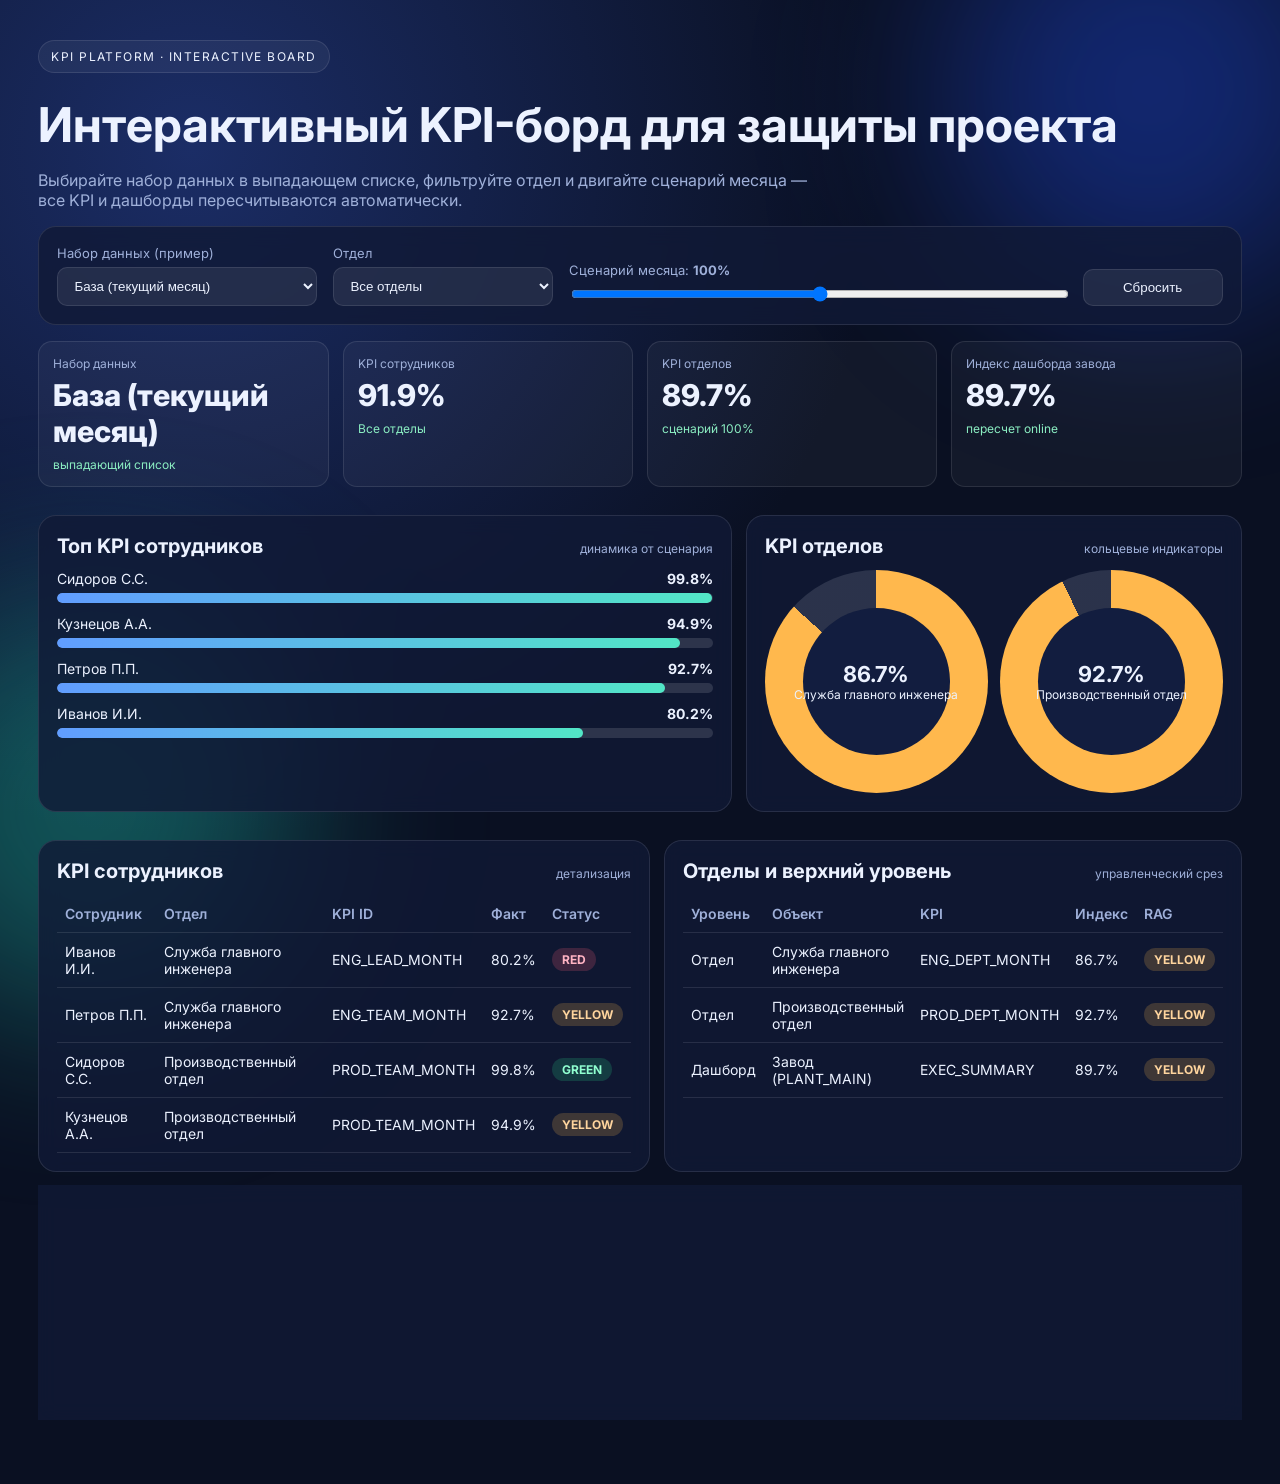
==== index.html @ b2c4a5e8 "Add dataset dropdown that drives all KPI board values" ====
<!doctype html>
<html lang="ru">
  <head>
    <meta charset="UTF-8" />
    <meta name="viewport" content="width=device-width, initial-scale=1.0" />
    <title>KPI Board · Interactive Demo</title>
    <link rel="preconnect" href="https://fonts.googleapis.com" />
    <link rel="preconnect" href="https://fonts.gstatic.com" crossorigin />
    <link href="https://fonts.googleapis.com/css2?family=Inter:wght@400;500;600;700;800&display=swap" rel="stylesheet" />
    <link rel="stylesheet" href="styles.css" />
  </head>
  <body>
    <div class="bg-glow bg-glow-1"></div>
    <div class="bg-glow bg-glow-2"></div>

    <main class="container">
      <header class="hero">
        <p class="badge">KPI PLATFORM · INTERACTIVE BOARD</p>
        <h1>Интерактивный KPI-борд для защиты проекта</h1>
        <p class="subtitle">Выбирайте набор данных в выпадающем списке, фильтруйте отдел и двигайте сценарий месяца — все KPI и дашборды пересчитываются автоматически.</p>
      </header>

      <section class="panel control-panel">
        <div class="control">
          <label for="datasetSelect">Набор данных (пример)</label>
          <select id="datasetSelect"></select>
        </div>
        <div class="control">
          <label for="departmentFilter">Отдел</label>
          <select id="departmentFilter"></select>
        </div>
        <div class="control">
          <label for="scenarioRange">Сценарий месяца: <strong id="scenarioLabel">100%</strong></label>
          <input id="scenarioRange" type="range" min="80" max="120" value="100" step="1" />
        </div>
        <button id="resetBtn" class="reset-btn">Сбросить</button>
      </section>

      <section class="card-grid" id="summaryCards"></section>

      <section class="layout-two">
        <article class="panel">
          <div class="panel-head"><h2>Топ KPI сотрудников</h2><span class="hint">динамика от сценария</span></div>
          <div id="employeeBars" class="bars"></div>
        </article>
        <article class="panel">
          <div class="panel-head"><h2>KPI отделов</h2><span class="hint">кольцевые индикаторы</span></div>
          <div id="departmentDonuts" class="donuts"></div>
        </article>
      </section>

      <section class="layout-two">
        <article class="panel">
          <div class="panel-head"><h2>KPI сотрудников</h2><span class="hint">детализация</span></div>
          <div class="table-wrap"><table><thead><tr><th>Сотрудник</th><th>Отдел</th><th>KPI ID</th><th>Факт</th><th>Статус</th></tr></thead><tbody id="employeeTable"></tbody></table></div>
        </article>
        <article class="panel">
          <div class="panel-head"><h2>Отделы и верхний уровень</h2><span class="hint">управленческий срез</span></div>
          <div class="table-wrap"><table><thead><tr><th>Уровень</th><th>Объект</th><th>KPI</th><th>Индекс</th><th>RAG</th></tr></thead><tbody id="orgTable"></tbody></table></div>
        </article>
      </section>

      <section class="panel">
        <div class="panel-head"><h2>Ключевые метрики (псевдоданные)</h2><span class="hint">коды 0001–0006</span></div>
        <div class="chips" id="metricChips"></div>
      </section>
    </main>

    <script src="dashboard.js"></script>
  </body>
</html>
---- styles.css ----
:root {
  --bg: #0a1022;
  --panel: rgba(17, 26, 54, 0.8);
  --panel-border: rgba(255, 255, 255, 0.1);
  --text: #ecf2ff;
  --muted: #9fb0d9;
  --ok: #2ed087;
  --warn: #ffb84d;
  --bad: #ff5f7a;
}
* { box-sizing: border-box; }
body {
  margin: 0;
  font-family: Inter, system-ui, sans-serif;
  background: radial-gradient(circle at 15% 10%, #1b2d66, var(--bg) 40%);
  color: var(--text);
  min-height: 100vh;
}
.container { width: min(1240px, 94vw); margin: 0 auto; padding: 28px 0 64px; position: relative; z-index: 2; }
.hero h1 { margin: 10px 0; font-size: clamp(30px, 4vw, 48px); }
.subtitle { color: var(--muted); max-width: 780px; }
.badge { display: inline-block; padding: 8px 12px; border-radius: 999px; border: 1px solid var(--panel-border); font-size: 12px; letter-spacing: .12em; background: rgba(255,255,255,.05); }

.panel { margin-top: 14px; background: var(--panel); border: 1px solid var(--panel-border); border-radius: 18px; padding: 18px; backdrop-filter: blur(10px); }
.panel-head { display: flex; justify-content: space-between; align-items: baseline; margin-bottom: 12px; }
.panel h2 { margin: 0; font-size: 20px; }
.hint { color: var(--muted); font-size: 12px; }

.control-panel { display: grid; grid-template-columns: 260px 220px 1fr 140px; gap: 16px; align-items: end; }
.control label { display: block; font-size: 13px; color: var(--muted); margin-bottom: 6px; }
select, input[type='range'] { width: 100%; }
select { padding: 10px 12px; border-radius: 10px; background: rgba(255,255,255,.08); color: var(--text); border: 1px solid var(--panel-border); }
.reset-btn { padding: 10px 12px; border: 1px solid var(--panel-border); background: rgba(255,255,255,.08); color: var(--text); border-radius: 10px; cursor: pointer; }

.card-grid { margin-top: 16px; display: grid; grid-template-columns: repeat(4, 1fr); gap: 14px; }
.card { background: rgba(255,255,255,.04); border: 1px solid var(--panel-border); border-radius: 14px; padding: 14px; }
.card .label { color: var(--muted); font-size: 12px; }
.card .value { font-size: 30px; font-weight: 800; margin-top: 6px; }
.card .delta { font-size: 12px; margin-top: 8px; color: #8beec2; }

.layout-two { display: grid; grid-template-columns: 1.4fr 1fr; gap: 14px; margin-top: 14px; }
.bars { display: grid; gap: 12px; }
.bar-item { display: grid; gap: 6px; }
.bar-head { display: flex; justify-content: space-between; font-size: 14px; }
.track { height: 10px; border-radius: 8px; background: rgba(255,255,255,.13); overflow: hidden; }
.fill { height: 100%; border-radius: 8px; background: linear-gradient(90deg, #619dff, #52e6c6); }

.donuts { display: grid; grid-template-columns: 1fr 1fr; gap: 12px; }
.donut { aspect-ratio: 1; border-radius: 50%; display: grid; place-items: center; background: conic-gradient(var(--ring) var(--p), rgba(255,255,255,.12) 0); position: relative; }
.donut::before { content:''; width: 66%; height: 66%; background: #121d3f; border-radius: 50%; position: absolute; }
.donut span { z-index: 1; text-align: center; font-size: 12px; }
.donut strong { display: block; font-size: 22px; }

.table-wrap { overflow: auto; }
table { width: 100%; border-collapse: collapse; font-size: 14px; }
th, td { text-align: left; padding: 10px 8px; border-bottom: 1px solid rgba(255,255,255,.1); }
th { color: var(--muted); font-weight: 600; }
.tag { padding: 4px 10px; border-radius: 999px; font-size: 12px; font-weight: 700; display: inline-block; }
.green { background: rgba(46,208,135,.2); color: #90ffd0; }
.yellow { background: rgba(255,184,77,.2); color: #ffd59e; }
.red { background: rgba(255,95,122,.2); color: #ffb3c3; }

.chips { display: flex; flex-wrap: wrap; gap: 10px; }
.chip { min-width: 220px; border: 1px solid var(--panel-border); background: rgba(255,255,255,.04); border-radius: 12px; padding: 10px 12px; }
.code { color: #9dc2ff; font-size: 12px; }
.name { margin-top: 2px; font-size: 14px; }
.meta { color: var(--muted); margin-top: 4px; font-size: 12px; }

.bg-glow { position: fixed; width: 420px; height: 420px; border-radius: 50%; filter: blur(90px); z-index: 0; }
.bg-glow-1 { background: #2452ff5a; top: -120px; right: -80px; }
.bg-glow-2 { background: #1fd0b75a; left: -120px; bottom: -120px; }

@media (max-width: 980px) {
  .control-panel { grid-template-columns: 1fr; }
  .card-grid { grid-template-columns: 1fr 1fr; }
  .layout-two { grid-template-columns: 1fr; }
}
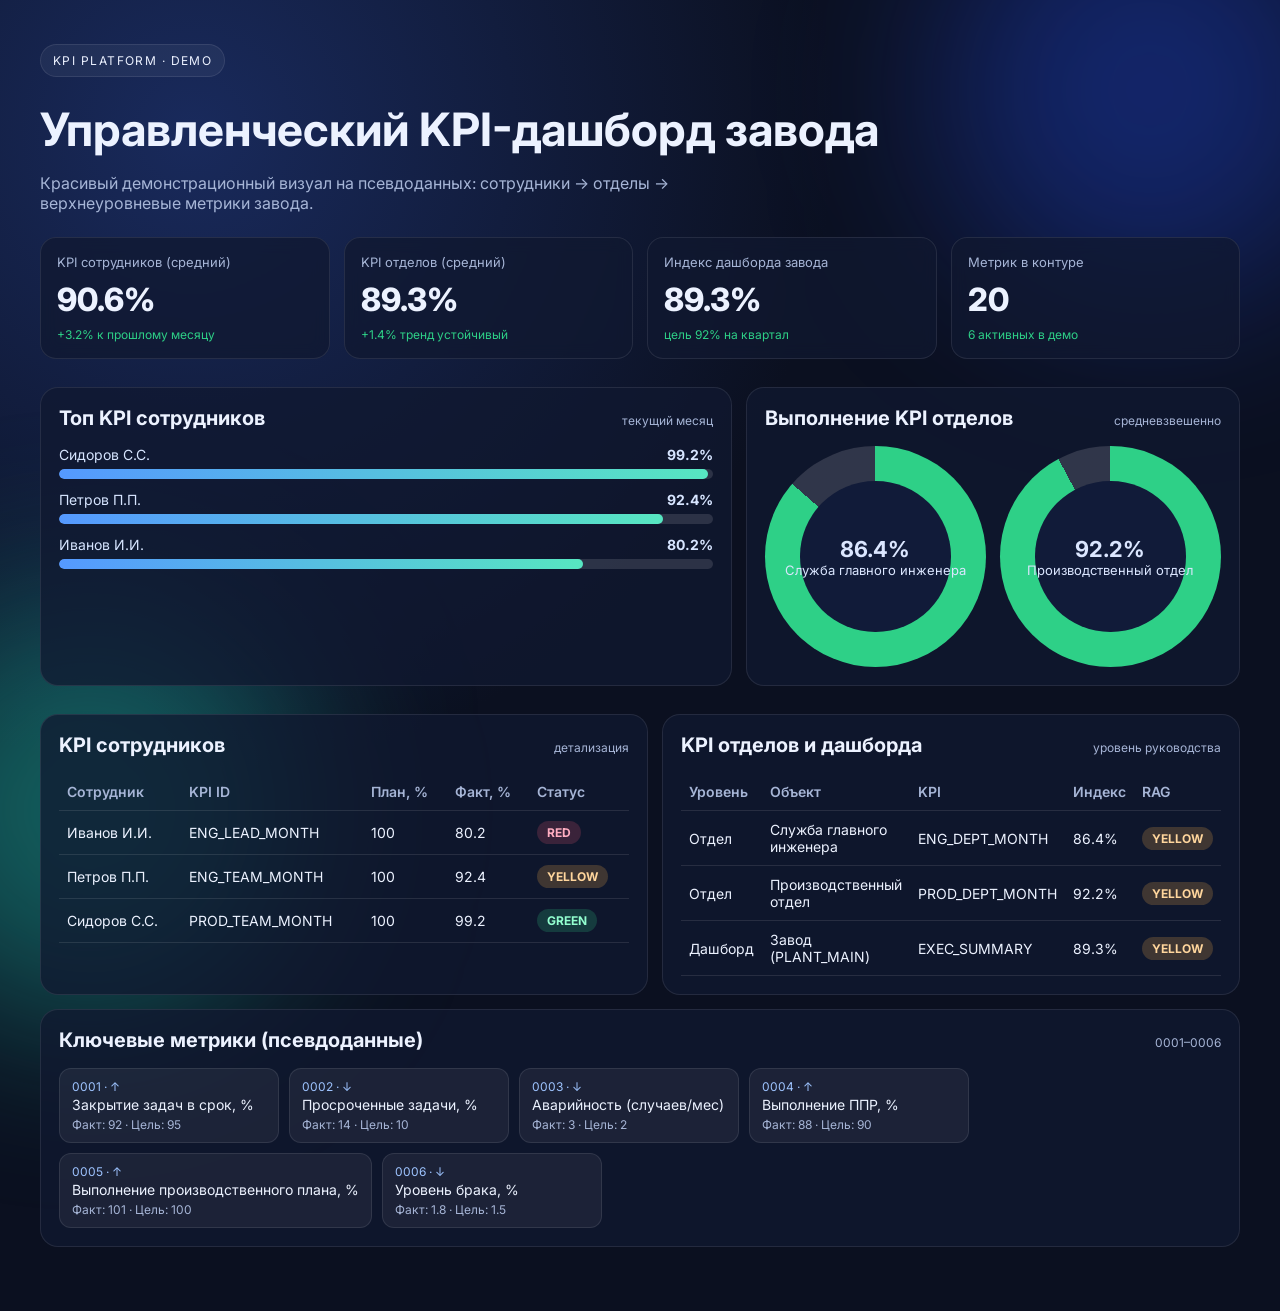
==== commit 16f58b0c: "Merge branch 'main' into codex/create-kpi-dashboard-system-design-rbnl1w" ====
--- a/index.html
+++ b/index.html
@@ -3,7 +3,7 @@
   <head>
     <meta charset="UTF-8" />
     <meta name="viewport" content="width=device-width, initial-scale=1.0" />
-    <title>KPI Board · Interactive Demo</title>
+    <title>KPI Vision Board</title>
     <link rel="preconnect" href="https://fonts.googleapis.com" />
     <link rel="preconnect" href="https://fonts.gstatic.com" crossorigin />
     <link href="https://fonts.googleapis.com/css2?family=Inter:wght@400;500;600;700;800&display=swap" rel="stylesheet" />
@@ -15,53 +15,82 @@
 
     <main class="container">
       <header class="hero">
-        <p class="badge">KPI PLATFORM · INTERACTIVE BOARD</p>
-        <h1>Интерактивный KPI-борд для защиты проекта</h1>
-        <p class="subtitle">Выбирайте набор данных в выпадающем списке, фильтруйте отдел и двигайте сценарий месяца — все KPI и дашборды пересчитываются автоматически.</p>
+        <p class="badge">KPI PLATFORM · DEMO</p>
+        <h1>Управленческий KPI-дашборд завода</h1>
+        <p class="subtitle">
+          Красивый демонстрационный визуал на псевдоданных: сотрудники → отделы → верхнеуровневые метрики завода.
+        </p>
       </header>
-
-      <section class="panel control-panel">
-        <div class="control">
-          <label for="datasetSelect">Набор данных (пример)</label>
-          <select id="datasetSelect"></select>
-        </div>
-        <div class="control">
-          <label for="departmentFilter">Отдел</label>
-          <select id="departmentFilter"></select>
-        </div>
-        <div class="control">
-          <label for="scenarioRange">Сценарий месяца: <strong id="scenarioLabel">100%</strong></label>
-          <input id="scenarioRange" type="range" min="80" max="120" value="100" step="1" />
-        </div>
-        <button id="resetBtn" class="reset-btn">Сбросить</button>
-      </section>
 
       <section class="card-grid" id="summaryCards"></section>
 
       <section class="layout-two">
         <article class="panel">
-          <div class="panel-head"><h2>Топ KPI сотрудников</h2><span class="hint">динамика от сценария</span></div>
+          <div class="panel-head">
+            <h2>Топ KPI сотрудников</h2>
+            <span class="hint">текущий месяц</span>
+          </div>
           <div id="employeeBars" class="bars"></div>
         </article>
+
         <article class="panel">
-          <div class="panel-head"><h2>KPI отделов</h2><span class="hint">кольцевые индикаторы</span></div>
+          <div class="panel-head">
+            <h2>Выполнение KPI отделов</h2>
+            <span class="hint">средневзвешенно</span>
+          </div>
           <div id="departmentDonuts" class="donuts"></div>
         </article>
       </section>
 
       <section class="layout-two">
         <article class="panel">
-          <div class="panel-head"><h2>KPI сотрудников</h2><span class="hint">детализация</span></div>
-          <div class="table-wrap"><table><thead><tr><th>Сотрудник</th><th>Отдел</th><th>KPI ID</th><th>Факт</th><th>Статус</th></tr></thead><tbody id="employeeTable"></tbody></table></div>
+          <div class="panel-head">
+            <h2>KPI сотрудников</h2>
+            <span class="hint">детализация</span>
+          </div>
+          <div class="table-wrap">
+            <table>
+              <thead>
+                <tr>
+                  <th>Сотрудник</th>
+                  <th>KPI ID</th>
+                  <th>План, %</th>
+                  <th>Факт, %</th>
+                  <th>Статус</th>
+                </tr>
+              </thead>
+              <tbody id="employeeTable"></tbody>
+            </table>
+          </div>
         </article>
+
         <article class="panel">
-          <div class="panel-head"><h2>Отделы и верхний уровень</h2><span class="hint">управленческий срез</span></div>
-          <div class="table-wrap"><table><thead><tr><th>Уровень</th><th>Объект</th><th>KPI</th><th>Индекс</th><th>RAG</th></tr></thead><tbody id="orgTable"></tbody></table></div>
+          <div class="panel-head">
+            <h2>KPI отделов и дашборда</h2>
+            <span class="hint">уровень руководства</span>
+          </div>
+          <div class="table-wrap">
+            <table>
+              <thead>
+                <tr>
+                  <th>Уровень</th>
+                  <th>Объект</th>
+                  <th>KPI</th>
+                  <th>Индекс</th>
+                  <th>RAG</th>
+                </tr>
+              </thead>
+              <tbody id="orgTable"></tbody>
+            </table>
+          </div>
         </article>
       </section>
 
       <section class="panel">
-        <div class="panel-head"><h2>Ключевые метрики (псевдоданные)</h2><span class="hint">коды 0001–0006</span></div>
+        <div class="panel-head">
+          <h2>Ключевые метрики (псевдоданные)</h2>
+          <span class="hint">0001–0006</span>
+        </div>
         <div class="chips" id="metricChips"></div>
       </section>
     </main>
--- a/styles.css
+++ b/styles.css
@@ -1,77 +1,143 @@
 :root {
-  --bg: #0a1022;
-  --panel: rgba(17, 26, 54, 0.8);
-  --panel-border: rgba(255, 255, 255, 0.1);
+  --bg: #0b1020;
+  --panel: rgba(16, 24, 48, 0.75);
+  --panel-border: rgba(255, 255, 255, 0.09);
   --text: #ecf2ff;
-  --muted: #9fb0d9;
+  --muted: #a6b5d6;
+  --brand: #5ca7ff;
   --ok: #2ed087;
   --warn: #ffb84d;
   --bad: #ff5f7a;
 }
+
 * { box-sizing: border-box; }
 body {
   margin: 0;
-  font-family: Inter, system-ui, sans-serif;
-  background: radial-gradient(circle at 15% 10%, #1b2d66, var(--bg) 40%);
+  font-family: Inter, system-ui, -apple-system, sans-serif;
+  background: radial-gradient(circle at 15% 10%, #192a5c, var(--bg) 40%);
   color: var(--text);
   min-height: 100vh;
 }
-.container { width: min(1240px, 94vw); margin: 0 auto; padding: 28px 0 64px; position: relative; z-index: 2; }
-.hero h1 { margin: 10px 0; font-size: clamp(30px, 4vw, 48px); }
-.subtitle { color: var(--muted); max-width: 780px; }
-.badge { display: inline-block; padding: 8px 12px; border-radius: 999px; border: 1px solid var(--panel-border); font-size: 12px; letter-spacing: .12em; background: rgba(255,255,255,.05); }
 
-.panel { margin-top: 14px; background: var(--panel); border: 1px solid var(--panel-border); border-radius: 18px; padding: 18px; backdrop-filter: blur(10px); }
-.panel-head { display: flex; justify-content: space-between; align-items: baseline; margin-bottom: 12px; }
-.panel h2 { margin: 0; font-size: 20px; }
+.container {
+  width: min(1200px, 94vw);
+  margin: 0 auto;
+  padding: 32px 0 64px;
+  position: relative;
+  z-index: 2;
+}
+
+.hero h1 { font-size: clamp(28px, 4vw, 46px); margin: 12px 0; }
+.subtitle { color: var(--muted); max-width: 760px; }
+.badge {
+  display: inline-block;
+  font-size: 12px;
+  letter-spacing: 0.12em;
+  padding: 8px 12px;
+  border-radius: 999px;
+  border: 1px solid var(--panel-border);
+  background: rgba(255,255,255,.05);
+}
+
+.card-grid {
+  margin-top: 24px;
+  display: grid;
+  grid-template-columns: repeat(4, 1fr);
+  gap: 14px;
+}
+.card {
+  background: var(--panel);
+  border: 1px solid var(--panel-border);
+  border-radius: 16px;
+  padding: 16px;
+  backdrop-filter: blur(8px);
+}
+.card .label { color: var(--muted); font-size: 13px; }
+.card .value { font-size: 32px; font-weight: 800; margin-top: 10px; }
+.card .delta { font-size: 12px; margin-top: 8px; color: var(--ok); }
+
+.layout-two {
+  margin-top: 14px;
+  display: grid;
+  grid-template-columns: 1.4fr 1fr;
+  gap: 14px;
+}
+.panel {
+  margin-top: 14px;
+  background: var(--panel);
+  border: 1px solid var(--panel-border);
+  border-radius: 18px;
+  padding: 18px;
+}
+.panel-head { display: flex; justify-content: space-between; align-items: baseline; }
+.panel h2 { margin: 0 0 16px; font-size: 20px; }
 .hint { color: var(--muted); font-size: 12px; }
 
-.control-panel { display: grid; grid-template-columns: 260px 220px 1fr 140px; gap: 16px; align-items: end; }
-.control label { display: block; font-size: 13px; color: var(--muted); margin-bottom: 6px; }
-select, input[type='range'] { width: 100%; }
-select { padding: 10px 12px; border-radius: 10px; background: rgba(255,255,255,.08); color: var(--text); border: 1px solid var(--panel-border); }
-.reset-btn { padding: 10px 12px; border: 1px solid var(--panel-border); background: rgba(255,255,255,.08); color: var(--text); border-radius: 10px; cursor: pointer; }
-
-.card-grid { margin-top: 16px; display: grid; grid-template-columns: repeat(4, 1fr); gap: 14px; }
-.card { background: rgba(255,255,255,.04); border: 1px solid var(--panel-border); border-radius: 14px; padding: 14px; }
-.card .label { color: var(--muted); font-size: 12px; }
-.card .value { font-size: 30px; font-weight: 800; margin-top: 6px; }
-.card .delta { font-size: 12px; margin-top: 8px; color: #8beec2; }
-
-.layout-two { display: grid; grid-template-columns: 1.4fr 1fr; gap: 14px; margin-top: 14px; }
 .bars { display: grid; gap: 12px; }
 .bar-item { display: grid; gap: 6px; }
-.bar-head { display: flex; justify-content: space-between; font-size: 14px; }
-.track { height: 10px; border-radius: 8px; background: rgba(255,255,255,.13); overflow: hidden; }
-.fill { height: 100%; border-radius: 8px; background: linear-gradient(90deg, #619dff, #52e6c6); }
+.bar-head { display: flex; justify-content: space-between; color: #d7e5ff; font-size: 14px; }
+.track { height: 10px; border-radius: 8px; background: rgba(255,255,255,.12); overflow: hidden; }
+.fill { height: 100%; border-radius: 8px; background: linear-gradient(90deg, #59f, #57e6c1); }
 
-.donuts { display: grid; grid-template-columns: 1fr 1fr; gap: 12px; }
-.donut { aspect-ratio: 1; border-radius: 50%; display: grid; place-items: center; background: conic-gradient(var(--ring) var(--p), rgba(255,255,255,.12) 0); position: relative; }
-.donut::before { content:''; width: 66%; height: 66%; background: #121d3f; border-radius: 50%; position: absolute; }
-.donut span { z-index: 1; text-align: center; font-size: 12px; }
-.donut strong { display: block; font-size: 22px; }
+.donuts { display: grid; grid-template-columns: 1fr 1fr; gap: 14px; }
+.donut {
+  display: grid;
+  place-items: center;
+  aspect-ratio: 1;
+  border-radius: 50%;
+  background: conic-gradient(var(--ok) var(--p), rgba(255,255,255,.14) 0);
+  position: relative;
+}
+.donut::before {
+  content: "";
+  width: 68%;
+  height: 68%;
+  border-radius: 50%;
+  background: #111b39;
+  position: absolute;
+}
+.donut span { z-index: 1; text-align: center; font-size: 13px; color: #dbe6ff; }
+.donut strong { display:block; font-size: 22px; }
 
 .table-wrap { overflow: auto; }
 table { width: 100%; border-collapse: collapse; font-size: 14px; }
-th, td { text-align: left; padding: 10px 8px; border-bottom: 1px solid rgba(255,255,255,.1); }
+th, td { padding: 10px 8px; border-bottom: 1px solid rgba(255,255,255,.1); text-align: left; }
 th { color: var(--muted); font-weight: 600; }
-.tag { padding: 4px 10px; border-radius: 999px; font-size: 12px; font-weight: 700; display: inline-block; }
-.green { background: rgba(46,208,135,.2); color: #90ffd0; }
-.yellow { background: rgba(255,184,77,.2); color: #ffd59e; }
-.red { background: rgba(255,95,122,.2); color: #ffb3c3; }
+.tag {
+  display: inline-block;
+  padding: 4px 10px;
+  border-radius: 999px;
+  font-size: 12px;
+  font-weight: 700;
+}
+.tag.green { background: rgba(46,208,135,.2); color: #93ffd0; }
+.tag.yellow { background: rgba(255,184,77,.2); color: #ffd69d; }
+.tag.red { background: rgba(255,95,122,.18); color: #ffadc1; }
 
 .chips { display: flex; flex-wrap: wrap; gap: 10px; }
-.chip { min-width: 220px; border: 1px solid var(--panel-border); background: rgba(255,255,255,.04); border-radius: 12px; padding: 10px 12px; }
-.code { color: #9dc2ff; font-size: 12px; }
-.name { margin-top: 2px; font-size: 14px; }
-.meta { color: var(--muted); margin-top: 4px; font-size: 12px; }
+.chip {
+  background: rgba(255,255,255,.06);
+  border: 1px solid var(--panel-border);
+  border-radius: 12px;
+  padding: 10px 12px;
+  min-width: 220px;
+}
+.chip .code { color: #9ec4ff; font-size: 12px; }
+.chip .name { font-size: 14px; margin-top: 2px; }
+.chip .meta { color: var(--muted); font-size: 12px; margin-top: 4px; }
 
-.bg-glow { position: fixed; width: 420px; height: 420px; border-radius: 50%; filter: blur(90px); z-index: 0; }
-.bg-glow-1 { background: #2452ff5a; top: -120px; right: -80px; }
-.bg-glow-2 { background: #1fd0b75a; left: -120px; bottom: -120px; }
+.bg-glow {
+  position: fixed;
+  width: 420px;
+  height: 420px;
+  border-radius: 50%;
+  filter: blur(90px);
+  z-index: 0;
+}
+.bg-glow-1 { background: #2452ff55; top: -120px; right: -80px; }
+.bg-glow-2 { background: #1fd0b766; left: -120px; bottom: -120px; }
 
-@media (max-width: 980px) {
-  .control-panel { grid-template-columns: 1fr; }
+@media (max-width: 960px) {
   .card-grid { grid-template-columns: 1fr 1fr; }
   .layout-two { grid-template-columns: 1fr; }
 }
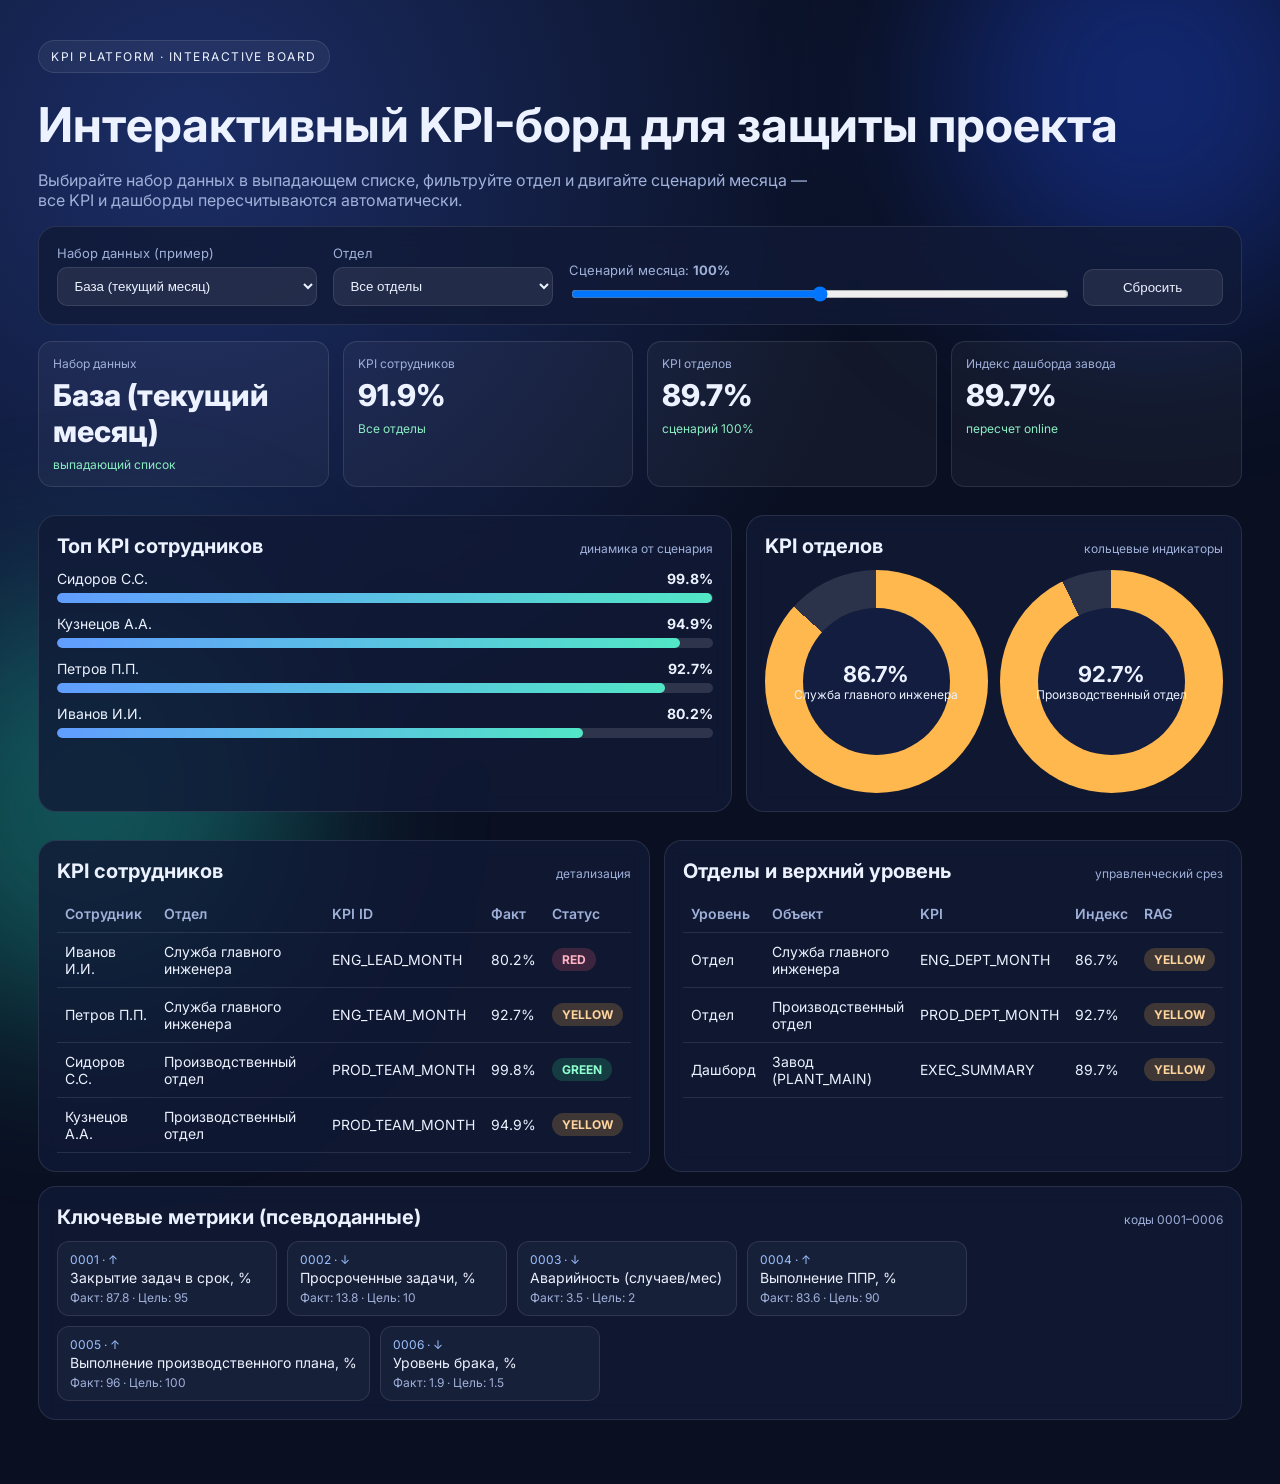
==== commit 3c425bb8: "Republish interactive board with cache-busting and docs build" ====
--- a/index.html
+++ b/index.html
@@ -3,11 +3,14 @@
   <head>
     <meta charset="UTF-8" />
     <meta name="viewport" content="width=device-width, initial-scale=1.0" />
-    <title>KPI Vision Board</title>
+    <title>KPI Board · Interactive Demo</title>
     <link rel="preconnect" href="https://fonts.googleapis.com" />
     <link rel="preconnect" href="https://fonts.gstatic.com" crossorigin />
     <link href="https://fonts.googleapis.com/css2?family=Inter:wght@400;500;600;700;800&display=swap" rel="stylesheet" />
-    <link rel="stylesheet" href="styles.css" />
+    <meta http-equiv="Cache-Control" content="no-cache, no-store, must-revalidate" />
+    <meta http-equiv="Pragma" content="no-cache" />
+    <meta http-equiv="Expires" content="0" />
+    <link rel="stylesheet" href="styles.css?v=20260311a" />
   </head>
   <body>
     <div class="bg-glow bg-glow-1"></div>
@@ -15,86 +18,57 @@
 
     <main class="container">
       <header class="hero">
-        <p class="badge">KPI PLATFORM · DEMO</p>
-        <h1>Управленческий KPI-дашборд завода</h1>
-        <p class="subtitle">
-          Красивый демонстрационный визуал на псевдоданных: сотрудники → отделы → верхнеуровневые метрики завода.
-        </p>
+        <p class="badge">KPI PLATFORM · INTERACTIVE BOARD</p>
+        <h1>Интерактивный KPI-борд для защиты проекта</h1>
+        <p class="subtitle">Выбирайте набор данных в выпадающем списке, фильтруйте отдел и двигайте сценарий месяца — все KPI и дашборды пересчитываются автоматически.</p>
       </header>
+
+      <section class="panel control-panel">
+        <div class="control">
+          <label for="datasetSelect">Набор данных (пример)</label>
+          <select id="datasetSelect"></select>
+        </div>
+        <div class="control">
+          <label for="departmentFilter">Отдел</label>
+          <select id="departmentFilter"></select>
+        </div>
+        <div class="control">
+          <label for="scenarioRange">Сценарий месяца: <strong id="scenarioLabel">100%</strong></label>
+          <input id="scenarioRange" type="range" min="80" max="120" value="100" step="1" />
+        </div>
+        <button id="resetBtn" class="reset-btn">Сбросить</button>
+      </section>
 
       <section class="card-grid" id="summaryCards"></section>
 
       <section class="layout-two">
         <article class="panel">
-          <div class="panel-head">
-            <h2>Топ KPI сотрудников</h2>
-            <span class="hint">текущий месяц</span>
-          </div>
+          <div class="panel-head"><h2>Топ KPI сотрудников</h2><span class="hint">динамика от сценария</span></div>
           <div id="employeeBars" class="bars"></div>
         </article>
-
         <article class="panel">
-          <div class="panel-head">
-            <h2>Выполнение KPI отделов</h2>
-            <span class="hint">средневзвешенно</span>
-          </div>
+          <div class="panel-head"><h2>KPI отделов</h2><span class="hint">кольцевые индикаторы</span></div>
           <div id="departmentDonuts" class="donuts"></div>
         </article>
       </section>
 
       <section class="layout-two">
         <article class="panel">
-          <div class="panel-head">
-            <h2>KPI сотрудников</h2>
-            <span class="hint">детализация</span>
-          </div>
-          <div class="table-wrap">
-            <table>
-              <thead>
-                <tr>
-                  <th>Сотрудник</th>
-                  <th>KPI ID</th>
-                  <th>План, %</th>
-                  <th>Факт, %</th>
-                  <th>Статус</th>
-                </tr>
-              </thead>
-              <tbody id="employeeTable"></tbody>
-            </table>
-          </div>
+          <div class="panel-head"><h2>KPI сотрудников</h2><span class="hint">детализация</span></div>
+          <div class="table-wrap"><table><thead><tr><th>Сотрудник</th><th>Отдел</th><th>KPI ID</th><th>Факт</th><th>Статус</th></tr></thead><tbody id="employeeTable"></tbody></table></div>
         </article>
-
         <article class="panel">
-          <div class="panel-head">
-            <h2>KPI отделов и дашборда</h2>
-            <span class="hint">уровень руководства</span>
-          </div>
-          <div class="table-wrap">
-            <table>
-              <thead>
-                <tr>
-                  <th>Уровень</th>
-                  <th>Объект</th>
-                  <th>KPI</th>
-                  <th>Индекс</th>
-                  <th>RAG</th>
-                </tr>
-              </thead>
-              <tbody id="orgTable"></tbody>
-            </table>
-          </div>
+          <div class="panel-head"><h2>Отделы и верхний уровень</h2><span class="hint">управленческий срез</span></div>
+          <div class="table-wrap"><table><thead><tr><th>Уровень</th><th>Объект</th><th>KPI</th><th>Индекс</th><th>RAG</th></tr></thead><tbody id="orgTable"></tbody></table></div>
         </article>
       </section>
 
       <section class="panel">
-        <div class="panel-head">
-          <h2>Ключевые метрики (псевдоданные)</h2>
-          <span class="hint">0001–0006</span>
-        </div>
+        <div class="panel-head"><h2>Ключевые метрики (псевдоданные)</h2><span class="hint">коды 0001–0006</span></div>
         <div class="chips" id="metricChips"></div>
       </section>
     </main>
 
-    <script src="dashboard.js"></script>
+    <script src="dashboard.js?v=20260311a"></script>
   </body>
 </html>
--- a/styles.css
+++ b/styles.css
@@ -1,143 +1,77 @@
 :root {
-  --bg: #0b1020;
-  --panel: rgba(16, 24, 48, 0.75);
-  --panel-border: rgba(255, 255, 255, 0.09);
+  --bg: #0a1022;
+  --panel: rgba(17, 26, 54, 0.8);
+  --panel-border: rgba(255, 255, 255, 0.1);
   --text: #ecf2ff;
-  --muted: #a6b5d6;
-  --brand: #5ca7ff;
+  --muted: #9fb0d9;
   --ok: #2ed087;
   --warn: #ffb84d;
   --bad: #ff5f7a;
 }
-
 * { box-sizing: border-box; }
 body {
   margin: 0;
-  font-family: Inter, system-ui, -apple-system, sans-serif;
-  background: radial-gradient(circle at 15% 10%, #192a5c, var(--bg) 40%);
+  font-family: Inter, system-ui, sans-serif;
+  background: radial-gradient(circle at 15% 10%, #1b2d66, var(--bg) 40%);
   color: var(--text);
   min-height: 100vh;
 }
+.container { width: min(1240px, 94vw); margin: 0 auto; padding: 28px 0 64px; position: relative; z-index: 2; }
+.hero h1 { margin: 10px 0; font-size: clamp(30px, 4vw, 48px); }
+.subtitle { color: var(--muted); max-width: 780px; }
+.badge { display: inline-block; padding: 8px 12px; border-radius: 999px; border: 1px solid var(--panel-border); font-size: 12px; letter-spacing: .12em; background: rgba(255,255,255,.05); }
 
-.container {
-  width: min(1200px, 94vw);
-  margin: 0 auto;
-  padding: 32px 0 64px;
-  position: relative;
-  z-index: 2;
-}
-
-.hero h1 { font-size: clamp(28px, 4vw, 46px); margin: 12px 0; }
-.subtitle { color: var(--muted); max-width: 760px; }
-.badge {
-  display: inline-block;
-  font-size: 12px;
-  letter-spacing: 0.12em;
-  padding: 8px 12px;
-  border-radius: 999px;
-  border: 1px solid var(--panel-border);
-  background: rgba(255,255,255,.05);
-}
-
-.card-grid {
-  margin-top: 24px;
-  display: grid;
-  grid-template-columns: repeat(4, 1fr);
-  gap: 14px;
-}
-.card {
-  background: var(--panel);
-  border: 1px solid var(--panel-border);
-  border-radius: 16px;
-  padding: 16px;
-  backdrop-filter: blur(8px);
-}
-.card .label { color: var(--muted); font-size: 13px; }
-.card .value { font-size: 32px; font-weight: 800; margin-top: 10px; }
-.card .delta { font-size: 12px; margin-top: 8px; color: var(--ok); }
-
-.layout-two {
-  margin-top: 14px;
-  display: grid;
-  grid-template-columns: 1.4fr 1fr;
-  gap: 14px;
-}
-.panel {
-  margin-top: 14px;
-  background: var(--panel);
-  border: 1px solid var(--panel-border);
-  border-radius: 18px;
-  padding: 18px;
-}
-.panel-head { display: flex; justify-content: space-between; align-items: baseline; }
-.panel h2 { margin: 0 0 16px; font-size: 20px; }
+.panel { margin-top: 14px; background: var(--panel); border: 1px solid var(--panel-border); border-radius: 18px; padding: 18px; backdrop-filter: blur(10px); }
+.panel-head { display: flex; justify-content: space-between; align-items: baseline; margin-bottom: 12px; }
+.panel h2 { margin: 0; font-size: 20px; }
 .hint { color: var(--muted); font-size: 12px; }
 
+.control-panel { display: grid; grid-template-columns: 260px 220px 1fr 140px; gap: 16px; align-items: end; }
+.control label { display: block; font-size: 13px; color: var(--muted); margin-bottom: 6px; }
+select, input[type='range'] { width: 100%; }
+select { padding: 10px 12px; border-radius: 10px; background: rgba(255,255,255,.08); color: var(--text); border: 1px solid var(--panel-border); }
+.reset-btn { padding: 10px 12px; border: 1px solid var(--panel-border); background: rgba(255,255,255,.08); color: var(--text); border-radius: 10px; cursor: pointer; }
+
+.card-grid { margin-top: 16px; display: grid; grid-template-columns: repeat(4, 1fr); gap: 14px; }
+.card { background: rgba(255,255,255,.04); border: 1px solid var(--panel-border); border-radius: 14px; padding: 14px; }
+.card .label { color: var(--muted); font-size: 12px; }
+.card .value { font-size: 30px; font-weight: 800; margin-top: 6px; }
+.card .delta { font-size: 12px; margin-top: 8px; color: #8beec2; }
+
+.layout-two { display: grid; grid-template-columns: 1.4fr 1fr; gap: 14px; margin-top: 14px; }
 .bars { display: grid; gap: 12px; }
 .bar-item { display: grid; gap: 6px; }
-.bar-head { display: flex; justify-content: space-between; color: #d7e5ff; font-size: 14px; }
-.track { height: 10px; border-radius: 8px; background: rgba(255,255,255,.12); overflow: hidden; }
-.fill { height: 100%; border-radius: 8px; background: linear-gradient(90deg, #59f, #57e6c1); }
+.bar-head { display: flex; justify-content: space-between; font-size: 14px; }
+.track { height: 10px; border-radius: 8px; background: rgba(255,255,255,.13); overflow: hidden; }
+.fill { height: 100%; border-radius: 8px; background: linear-gradient(90deg, #619dff, #52e6c6); }
 
-.donuts { display: grid; grid-template-columns: 1fr 1fr; gap: 14px; }
-.donut {
-  display: grid;
-  place-items: center;
-  aspect-ratio: 1;
-  border-radius: 50%;
-  background: conic-gradient(var(--ok) var(--p), rgba(255,255,255,.14) 0);
-  position: relative;
-}
-.donut::before {
-  content: "";
-  width: 68%;
-  height: 68%;
-  border-radius: 50%;
-  background: #111b39;
-  position: absolute;
-}
-.donut span { z-index: 1; text-align: center; font-size: 13px; color: #dbe6ff; }
-.donut strong { display:block; font-size: 22px; }
+.donuts { display: grid; grid-template-columns: 1fr 1fr; gap: 12px; }
+.donut { aspect-ratio: 1; border-radius: 50%; display: grid; place-items: center; background: conic-gradient(var(--ring) var(--p), rgba(255,255,255,.12) 0); position: relative; }
+.donut::before { content:''; width: 66%; height: 66%; background: #121d3f; border-radius: 50%; position: absolute; }
+.donut span { z-index: 1; text-align: center; font-size: 12px; }
+.donut strong { display: block; font-size: 22px; }
 
 .table-wrap { overflow: auto; }
 table { width: 100%; border-collapse: collapse; font-size: 14px; }
-th, td { padding: 10px 8px; border-bottom: 1px solid rgba(255,255,255,.1); text-align: left; }
+th, td { text-align: left; padding: 10px 8px; border-bottom: 1px solid rgba(255,255,255,.1); }
 th { color: var(--muted); font-weight: 600; }
-.tag {
-  display: inline-block;
-  padding: 4px 10px;
-  border-radius: 999px;
-  font-size: 12px;
-  font-weight: 700;
-}
-.tag.green { background: rgba(46,208,135,.2); color: #93ffd0; }
-.tag.yellow { background: rgba(255,184,77,.2); color: #ffd69d; }
-.tag.red { background: rgba(255,95,122,.18); color: #ffadc1; }
+.tag { padding: 4px 10px; border-radius: 999px; font-size: 12px; font-weight: 700; display: inline-block; }
+.green { background: rgba(46,208,135,.2); color: #90ffd0; }
+.yellow { background: rgba(255,184,77,.2); color: #ffd59e; }
+.red { background: rgba(255,95,122,.2); color: #ffb3c3; }
 
 .chips { display: flex; flex-wrap: wrap; gap: 10px; }
-.chip {
-  background: rgba(255,255,255,.06);
-  border: 1px solid var(--panel-border);
-  border-radius: 12px;
-  padding: 10px 12px;
-  min-width: 220px;
-}
-.chip .code { color: #9ec4ff; font-size: 12px; }
-.chip .name { font-size: 14px; margin-top: 2px; }
-.chip .meta { color: var(--muted); font-size: 12px; margin-top: 4px; }
+.chip { min-width: 220px; border: 1px solid var(--panel-border); background: rgba(255,255,255,.04); border-radius: 12px; padding: 10px 12px; }
+.code { color: #9dc2ff; font-size: 12px; }
+.name { margin-top: 2px; font-size: 14px; }
+.meta { color: var(--muted); margin-top: 4px; font-size: 12px; }
 
-.bg-glow {
-  position: fixed;
-  width: 420px;
-  height: 420px;
-  border-radius: 50%;
-  filter: blur(90px);
-  z-index: 0;
-}
-.bg-glow-1 { background: #2452ff55; top: -120px; right: -80px; }
-.bg-glow-2 { background: #1fd0b766; left: -120px; bottom: -120px; }
+.bg-glow { position: fixed; width: 420px; height: 420px; border-radius: 50%; filter: blur(90px); z-index: 0; }
+.bg-glow-1 { background: #2452ff5a; top: -120px; right: -80px; }
+.bg-glow-2 { background: #1fd0b75a; left: -120px; bottom: -120px; }
 
-@media (max-width: 960px) {
+@media (max-width: 980px) {
+  .control-panel { grid-template-columns: 1fr; }
   .card-grid { grid-template-columns: 1fr 1fr; }
   .layout-two { grid-template-columns: 1fr; }
 }
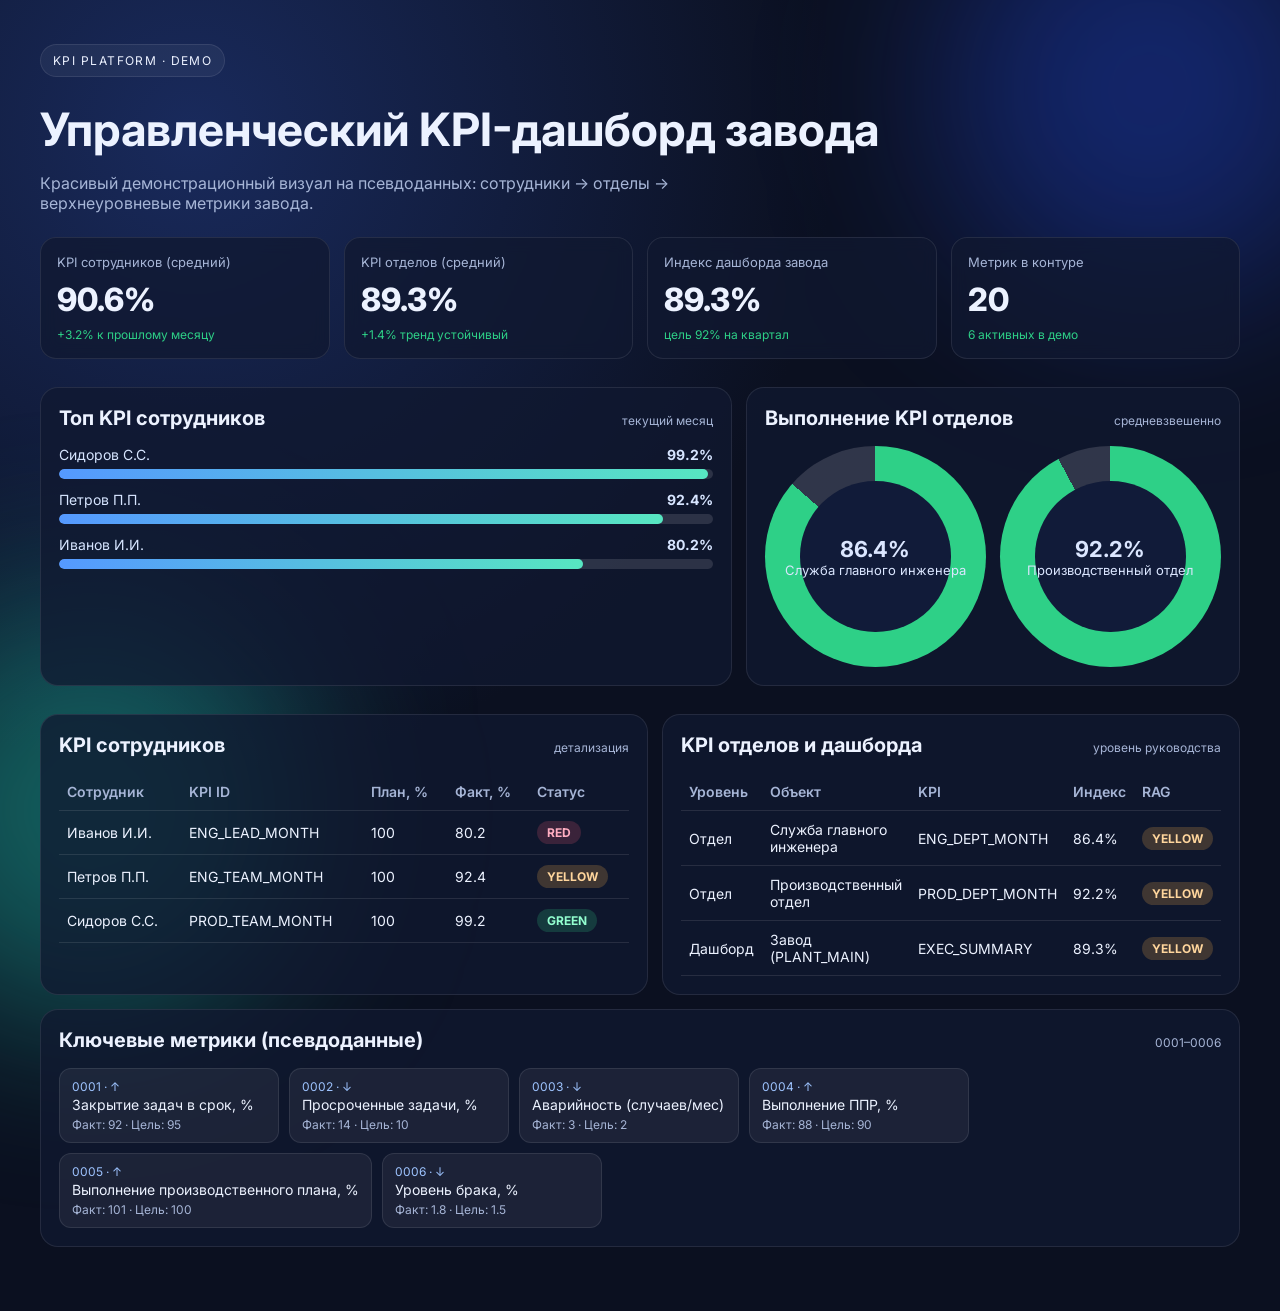
==== commit 134c3c13: "Merge branch 'main' into codex/create-kpi-dashboard-system-design-fd8qyb" ====
--- a/index.html
+++ b/index.html
@@ -3,14 +3,11 @@
   <head>
     <meta charset="UTF-8" />
     <meta name="viewport" content="width=device-width, initial-scale=1.0" />
-    <title>KPI Board · Interactive Demo</title>
+    <title>KPI Vision Board</title>
     <link rel="preconnect" href="https://fonts.googleapis.com" />
     <link rel="preconnect" href="https://fonts.gstatic.com" crossorigin />
     <link href="https://fonts.googleapis.com/css2?family=Inter:wght@400;500;600;700;800&display=swap" rel="stylesheet" />
-    <meta http-equiv="Cache-Control" content="no-cache, no-store, must-revalidate" />
-    <meta http-equiv="Pragma" content="no-cache" />
-    <meta http-equiv="Expires" content="0" />
-    <link rel="stylesheet" href="styles.css?v=20260311a" />
+    <link rel="stylesheet" href="styles.css" />
   </head>
   <body>
     <div class="bg-glow bg-glow-1"></div>
@@ -18,57 +15,86 @@
 
     <main class="container">
       <header class="hero">
-        <p class="badge">KPI PLATFORM · INTERACTIVE BOARD</p>
-        <h1>Интерактивный KPI-борд для защиты проекта</h1>
-        <p class="subtitle">Выбирайте набор данных в выпадающем списке, фильтруйте отдел и двигайте сценарий месяца — все KPI и дашборды пересчитываются автоматически.</p>
+        <p class="badge">KPI PLATFORM · DEMO</p>
+        <h1>Управленческий KPI-дашборд завода</h1>
+        <p class="subtitle">
+          Красивый демонстрационный визуал на псевдоданных: сотрудники → отделы → верхнеуровневые метрики завода.
+        </p>
       </header>
-
-      <section class="panel control-panel">
-        <div class="control">
-          <label for="datasetSelect">Набор данных (пример)</label>
-          <select id="datasetSelect"></select>
-        </div>
-        <div class="control">
-          <label for="departmentFilter">Отдел</label>
-          <select id="departmentFilter"></select>
-        </div>
-        <div class="control">
-          <label for="scenarioRange">Сценарий месяца: <strong id="scenarioLabel">100%</strong></label>
-          <input id="scenarioRange" type="range" min="80" max="120" value="100" step="1" />
-        </div>
-        <button id="resetBtn" class="reset-btn">Сбросить</button>
-      </section>
 
       <section class="card-grid" id="summaryCards"></section>
 
       <section class="layout-two">
         <article class="panel">
-          <div class="panel-head"><h2>Топ KPI сотрудников</h2><span class="hint">динамика от сценария</span></div>
+          <div class="panel-head">
+            <h2>Топ KPI сотрудников</h2>
+            <span class="hint">текущий месяц</span>
+          </div>
           <div id="employeeBars" class="bars"></div>
         </article>
+
         <article class="panel">
-          <div class="panel-head"><h2>KPI отделов</h2><span class="hint">кольцевые индикаторы</span></div>
+          <div class="panel-head">
+            <h2>Выполнение KPI отделов</h2>
+            <span class="hint">средневзвешенно</span>
+          </div>
           <div id="departmentDonuts" class="donuts"></div>
         </article>
       </section>
 
       <section class="layout-two">
         <article class="panel">
-          <div class="panel-head"><h2>KPI сотрудников</h2><span class="hint">детализация</span></div>
-          <div class="table-wrap"><table><thead><tr><th>Сотрудник</th><th>Отдел</th><th>KPI ID</th><th>Факт</th><th>Статус</th></tr></thead><tbody id="employeeTable"></tbody></table></div>
+          <div class="panel-head">
+            <h2>KPI сотрудников</h2>
+            <span class="hint">детализация</span>
+          </div>
+          <div class="table-wrap">
+            <table>
+              <thead>
+                <tr>
+                  <th>Сотрудник</th>
+                  <th>KPI ID</th>
+                  <th>План, %</th>
+                  <th>Факт, %</th>
+                  <th>Статус</th>
+                </tr>
+              </thead>
+              <tbody id="employeeTable"></tbody>
+            </table>
+          </div>
         </article>
+
         <article class="panel">
-          <div class="panel-head"><h2>Отделы и верхний уровень</h2><span class="hint">управленческий срез</span></div>
-          <div class="table-wrap"><table><thead><tr><th>Уровень</th><th>Объект</th><th>KPI</th><th>Индекс</th><th>RAG</th></tr></thead><tbody id="orgTable"></tbody></table></div>
+          <div class="panel-head">
+            <h2>KPI отделов и дашборда</h2>
+            <span class="hint">уровень руководства</span>
+          </div>
+          <div class="table-wrap">
+            <table>
+              <thead>
+                <tr>
+                  <th>Уровень</th>
+                  <th>Объект</th>
+                  <th>KPI</th>
+                  <th>Индекс</th>
+                  <th>RAG</th>
+                </tr>
+              </thead>
+              <tbody id="orgTable"></tbody>
+            </table>
+          </div>
         </article>
       </section>
 
       <section class="panel">
-        <div class="panel-head"><h2>Ключевые метрики (псевдоданные)</h2><span class="hint">коды 0001–0006</span></div>
+        <div class="panel-head">
+          <h2>Ключевые метрики (псевдоданные)</h2>
+          <span class="hint">0001–0006</span>
+        </div>
         <div class="chips" id="metricChips"></div>
       </section>
     </main>
 
-    <script src="dashboard.js?v=20260311a"></script>
+    <script src="dashboard.js"></script>
   </body>
 </html>
--- a/styles.css
+++ b/styles.css
@@ -1,77 +1,143 @@
 :root {
-  --bg: #0a1022;
-  --panel: rgba(17, 26, 54, 0.8);
-  --panel-border: rgba(255, 255, 255, 0.1);
+  --bg: #0b1020;
+  --panel: rgba(16, 24, 48, 0.75);
+  --panel-border: rgba(255, 255, 255, 0.09);
   --text: #ecf2ff;
-  --muted: #9fb0d9;
+  --muted: #a6b5d6;
+  --brand: #5ca7ff;
   --ok: #2ed087;
   --warn: #ffb84d;
   --bad: #ff5f7a;
 }
+
 * { box-sizing: border-box; }
 body {
   margin: 0;
-  font-family: Inter, system-ui, sans-serif;
-  background: radial-gradient(circle at 15% 10%, #1b2d66, var(--bg) 40%);
+  font-family: Inter, system-ui, -apple-system, sans-serif;
+  background: radial-gradient(circle at 15% 10%, #192a5c, var(--bg) 40%);
   color: var(--text);
   min-height: 100vh;
 }
-.container { width: min(1240px, 94vw); margin: 0 auto; padding: 28px 0 64px; position: relative; z-index: 2; }
-.hero h1 { margin: 10px 0; font-size: clamp(30px, 4vw, 48px); }
-.subtitle { color: var(--muted); max-width: 780px; }
-.badge { display: inline-block; padding: 8px 12px; border-radius: 999px; border: 1px solid var(--panel-border); font-size: 12px; letter-spacing: .12em; background: rgba(255,255,255,.05); }
 
-.panel { margin-top: 14px; background: var(--panel); border: 1px solid var(--panel-border); border-radius: 18px; padding: 18px; backdrop-filter: blur(10px); }
-.panel-head { display: flex; justify-content: space-between; align-items: baseline; margin-bottom: 12px; }
-.panel h2 { margin: 0; font-size: 20px; }
+.container {
+  width: min(1200px, 94vw);
+  margin: 0 auto;
+  padding: 32px 0 64px;
+  position: relative;
+  z-index: 2;
+}
+
+.hero h1 { font-size: clamp(28px, 4vw, 46px); margin: 12px 0; }
+.subtitle { color: var(--muted); max-width: 760px; }
+.badge {
+  display: inline-block;
+  font-size: 12px;
+  letter-spacing: 0.12em;
+  padding: 8px 12px;
+  border-radius: 999px;
+  border: 1px solid var(--panel-border);
+  background: rgba(255,255,255,.05);
+}
+
+.card-grid {
+  margin-top: 24px;
+  display: grid;
+  grid-template-columns: repeat(4, 1fr);
+  gap: 14px;
+}
+.card {
+  background: var(--panel);
+  border: 1px solid var(--panel-border);
+  border-radius: 16px;
+  padding: 16px;
+  backdrop-filter: blur(8px);
+}
+.card .label { color: var(--muted); font-size: 13px; }
+.card .value { font-size: 32px; font-weight: 800; margin-top: 10px; }
+.card .delta { font-size: 12px; margin-top: 8px; color: var(--ok); }
+
+.layout-two {
+  margin-top: 14px;
+  display: grid;
+  grid-template-columns: 1.4fr 1fr;
+  gap: 14px;
+}
+.panel {
+  margin-top: 14px;
+  background: var(--panel);
+  border: 1px solid var(--panel-border);
+  border-radius: 18px;
+  padding: 18px;
+}
+.panel-head { display: flex; justify-content: space-between; align-items: baseline; }
+.panel h2 { margin: 0 0 16px; font-size: 20px; }
 .hint { color: var(--muted); font-size: 12px; }
 
-.control-panel { display: grid; grid-template-columns: 260px 220px 1fr 140px; gap: 16px; align-items: end; }
-.control label { display: block; font-size: 13px; color: var(--muted); margin-bottom: 6px; }
-select, input[type='range'] { width: 100%; }
-select { padding: 10px 12px; border-radius: 10px; background: rgba(255,255,255,.08); color: var(--text); border: 1px solid var(--panel-border); }
-.reset-btn { padding: 10px 12px; border: 1px solid var(--panel-border); background: rgba(255,255,255,.08); color: var(--text); border-radius: 10px; cursor: pointer; }
-
-.card-grid { margin-top: 16px; display: grid; grid-template-columns: repeat(4, 1fr); gap: 14px; }
-.card { background: rgba(255,255,255,.04); border: 1px solid var(--panel-border); border-radius: 14px; padding: 14px; }
-.card .label { color: var(--muted); font-size: 12px; }
-.card .value { font-size: 30px; font-weight: 800; margin-top: 6px; }
-.card .delta { font-size: 12px; margin-top: 8px; color: #8beec2; }
-
-.layout-two { display: grid; grid-template-columns: 1.4fr 1fr; gap: 14px; margin-top: 14px; }
 .bars { display: grid; gap: 12px; }
 .bar-item { display: grid; gap: 6px; }
-.bar-head { display: flex; justify-content: space-between; font-size: 14px; }
-.track { height: 10px; border-radius: 8px; background: rgba(255,255,255,.13); overflow: hidden; }
-.fill { height: 100%; border-radius: 8px; background: linear-gradient(90deg, #619dff, #52e6c6); }
+.bar-head { display: flex; justify-content: space-between; color: #d7e5ff; font-size: 14px; }
+.track { height: 10px; border-radius: 8px; background: rgba(255,255,255,.12); overflow: hidden; }
+.fill { height: 100%; border-radius: 8px; background: linear-gradient(90deg, #59f, #57e6c1); }
 
-.donuts { display: grid; grid-template-columns: 1fr 1fr; gap: 12px; }
-.donut { aspect-ratio: 1; border-radius: 50%; display: grid; place-items: center; background: conic-gradient(var(--ring) var(--p), rgba(255,255,255,.12) 0); position: relative; }
-.donut::before { content:''; width: 66%; height: 66%; background: #121d3f; border-radius: 50%; position: absolute; }
-.donut span { z-index: 1; text-align: center; font-size: 12px; }
-.donut strong { display: block; font-size: 22px; }
+.donuts { display: grid; grid-template-columns: 1fr 1fr; gap: 14px; }
+.donut {
+  display: grid;
+  place-items: center;
+  aspect-ratio: 1;
+  border-radius: 50%;
+  background: conic-gradient(var(--ok) var(--p), rgba(255,255,255,.14) 0);
+  position: relative;
+}
+.donut::before {
+  content: "";
+  width: 68%;
+  height: 68%;
+  border-radius: 50%;
+  background: #111b39;
+  position: absolute;
+}
+.donut span { z-index: 1; text-align: center; font-size: 13px; color: #dbe6ff; }
+.donut strong { display:block; font-size: 22px; }
 
 .table-wrap { overflow: auto; }
 table { width: 100%; border-collapse: collapse; font-size: 14px; }
-th, td { text-align: left; padding: 10px 8px; border-bottom: 1px solid rgba(255,255,255,.1); }
+th, td { padding: 10px 8px; border-bottom: 1px solid rgba(255,255,255,.1); text-align: left; }
 th { color: var(--muted); font-weight: 600; }
-.tag { padding: 4px 10px; border-radius: 999px; font-size: 12px; font-weight: 700; display: inline-block; }
-.green { background: rgba(46,208,135,.2); color: #90ffd0; }
-.yellow { background: rgba(255,184,77,.2); color: #ffd59e; }
-.red { background: rgba(255,95,122,.2); color: #ffb3c3; }
+.tag {
+  display: inline-block;
+  padding: 4px 10px;
+  border-radius: 999px;
+  font-size: 12px;
+  font-weight: 700;
+}
+.tag.green { background: rgba(46,208,135,.2); color: #93ffd0; }
+.tag.yellow { background: rgba(255,184,77,.2); color: #ffd69d; }
+.tag.red { background: rgba(255,95,122,.18); color: #ffadc1; }
 
 .chips { display: flex; flex-wrap: wrap; gap: 10px; }
-.chip { min-width: 220px; border: 1px solid var(--panel-border); background: rgba(255,255,255,.04); border-radius: 12px; padding: 10px 12px; }
-.code { color: #9dc2ff; font-size: 12px; }
-.name { margin-top: 2px; font-size: 14px; }
-.meta { color: var(--muted); margin-top: 4px; font-size: 12px; }
+.chip {
+  background: rgba(255,255,255,.06);
+  border: 1px solid var(--panel-border);
+  border-radius: 12px;
+  padding: 10px 12px;
+  min-width: 220px;
+}
+.chip .code { color: #9ec4ff; font-size: 12px; }
+.chip .name { font-size: 14px; margin-top: 2px; }
+.chip .meta { color: var(--muted); font-size: 12px; margin-top: 4px; }
 
-.bg-glow { position: fixed; width: 420px; height: 420px; border-radius: 50%; filter: blur(90px); z-index: 0; }
-.bg-glow-1 { background: #2452ff5a; top: -120px; right: -80px; }
-.bg-glow-2 { background: #1fd0b75a; left: -120px; bottom: -120px; }
+.bg-glow {
+  position: fixed;
+  width: 420px;
+  height: 420px;
+  border-radius: 50%;
+  filter: blur(90px);
+  z-index: 0;
+}
+.bg-glow-1 { background: #2452ff55; top: -120px; right: -80px; }
+.bg-glow-2 { background: #1fd0b766; left: -120px; bottom: -120px; }
 
-@media (max-width: 980px) {
-  .control-panel { grid-template-columns: 1fr; }
+@media (max-width: 960px) {
   .card-grid { grid-template-columns: 1fr 1fr; }
   .layout-two { grid-template-columns: 1fr; }
 }
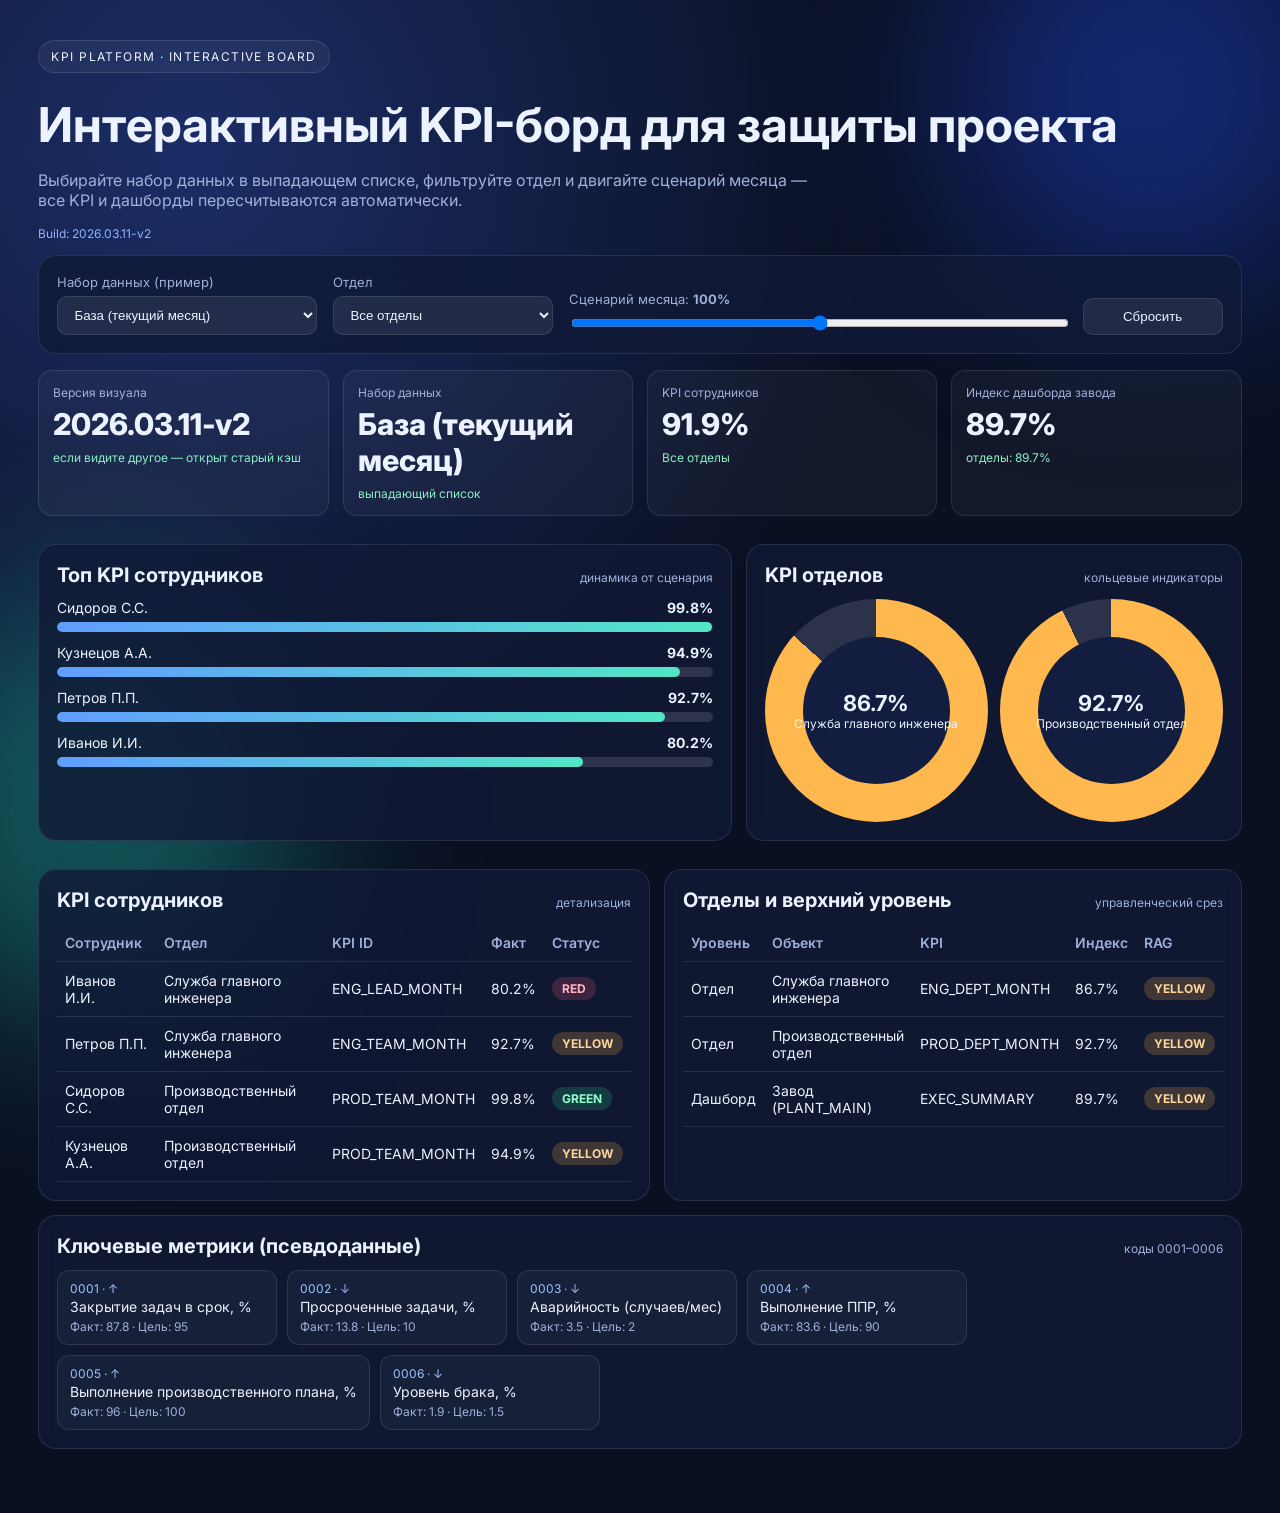
==== commit 9c9f4b43: "Force fresh KPI board deployment with v2 assets" ====
--- a/index.html
+++ b/index.html
@@ -3,11 +3,14 @@
   <head>
     <meta charset="UTF-8" />
     <meta name="viewport" content="width=device-width, initial-scale=1.0" />
-    <title>KPI Vision Board</title>
+    <title>KPI Board · Interactive Demo</title>
     <link rel="preconnect" href="https://fonts.googleapis.com" />
     <link rel="preconnect" href="https://fonts.gstatic.com" crossorigin />
     <link href="https://fonts.googleapis.com/css2?family=Inter:wght@400;500;600;700;800&display=swap" rel="stylesheet" />
-    <link rel="stylesheet" href="styles.css" />
+    <meta http-equiv="Cache-Control" content="no-cache, no-store, must-revalidate" />
+    <meta http-equiv="Pragma" content="no-cache" />
+    <meta http-equiv="Expires" content="0" />
+    <link rel="stylesheet" href="styles.v2.css?v=20260311b" />
   </head>
   <body>
     <div class="bg-glow bg-glow-1"></div>
@@ -15,86 +18,58 @@
 
     <main class="container">
       <header class="hero">
-        <p class="badge">KPI PLATFORM · DEMO</p>
-        <h1>Управленческий KPI-дашборд завода</h1>
-        <p class="subtitle">
-          Красивый демонстрационный визуал на псевдоданных: сотрудники → отделы → верхнеуровневые метрики завода.
-        </p>
+        <p class="badge">KPI PLATFORM · INTERACTIVE BOARD</p>
+        <h1>Интерактивный KPI-борд для защиты проекта</h1>
+        <p class="subtitle">Выбирайте набор данных в выпадающем списке, фильтруйте отдел и двигайте сценарий месяца — все KPI и дашборды пересчитываются автоматически.</p>
+              <div id="appVersion" class="version-note">Build: loading...</div>
       </header>
+
+      <section class="panel control-panel">
+        <div class="control">
+          <label for="datasetSelect">Набор данных (пример)</label>
+          <select id="datasetSelect"></select>
+        </div>
+        <div class="control">
+          <label for="departmentFilter">Отдел</label>
+          <select id="departmentFilter"></select>
+        </div>
+        <div class="control">
+          <label for="scenarioRange">Сценарий месяца: <strong id="scenarioLabel">100%</strong></label>
+          <input id="scenarioRange" type="range" min="80" max="120" value="100" step="1" />
+        </div>
+        <button id="resetBtn" class="reset-btn">Сбросить</button>
+      </section>
 
       <section class="card-grid" id="summaryCards"></section>
 
       <section class="layout-two">
         <article class="panel">
-          <div class="panel-head">
-            <h2>Топ KPI сотрудников</h2>
-            <span class="hint">текущий месяц</span>
-          </div>
+          <div class="panel-head"><h2>Топ KPI сотрудников</h2><span class="hint">динамика от сценария</span></div>
           <div id="employeeBars" class="bars"></div>
         </article>
-
         <article class="panel">
-          <div class="panel-head">
-            <h2>Выполнение KPI отделов</h2>
-            <span class="hint">средневзвешенно</span>
-          </div>
+          <div class="panel-head"><h2>KPI отделов</h2><span class="hint">кольцевые индикаторы</span></div>
           <div id="departmentDonuts" class="donuts"></div>
         </article>
       </section>
 
       <section class="layout-two">
         <article class="panel">
-          <div class="panel-head">
-            <h2>KPI сотрудников</h2>
-            <span class="hint">детализация</span>
-          </div>
-          <div class="table-wrap">
-            <table>
-              <thead>
-                <tr>
-                  <th>Сотрудник</th>
-                  <th>KPI ID</th>
-                  <th>План, %</th>
-                  <th>Факт, %</th>
-                  <th>Статус</th>
-                </tr>
-              </thead>
-              <tbody id="employeeTable"></tbody>
-            </table>
-          </div>
+          <div class="panel-head"><h2>KPI сотрудников</h2><span class="hint">детализация</span></div>
+          <div class="table-wrap"><table><thead><tr><th>Сотрудник</th><th>Отдел</th><th>KPI ID</th><th>Факт</th><th>Статус</th></tr></thead><tbody id="employeeTable"></tbody></table></div>
         </article>
-
         <article class="panel">
-          <div class="panel-head">
-            <h2>KPI отделов и дашборда</h2>
-            <span class="hint">уровень руководства</span>
-          </div>
-          <div class="table-wrap">
-            <table>
-              <thead>
-                <tr>
-                  <th>Уровень</th>
-                  <th>Объект</th>
-                  <th>KPI</th>
-                  <th>Индекс</th>
-                  <th>RAG</th>
-                </tr>
-              </thead>
-              <tbody id="orgTable"></tbody>
-            </table>
-          </div>
+          <div class="panel-head"><h2>Отделы и верхний уровень</h2><span class="hint">управленческий срез</span></div>
+          <div class="table-wrap"><table><thead><tr><th>Уровень</th><th>Объект</th><th>KPI</th><th>Индекс</th><th>RAG</th></tr></thead><tbody id="orgTable"></tbody></table></div>
         </article>
       </section>
 
       <section class="panel">
-        <div class="panel-head">
-          <h2>Ключевые метрики (псевдоданные)</h2>
-          <span class="hint">0001–0006</span>
-        </div>
+        <div class="panel-head"><h2>Ключевые метрики (псевдоданные)</h2><span class="hint">коды 0001–0006</span></div>
         <div class="chips" id="metricChips"></div>
       </section>
     </main>
 
-    <script src="dashboard.js"></script>
+    <script src="dashboard.v2.js?v=20260311b"></script>
   </body>
 </html>
--- a/styles.v2.css
+++ b/styles.v2.css
@@ -0,0 +1,83 @@
+:root {
+  --bg: #0a1022;
+  --panel: rgba(17, 26, 54, 0.8);
+  --panel-border: rgba(255, 255, 255, 0.1);
+  --text: #ecf2ff;
+  --muted: #9fb0d9;
+  --ok: #2ed087;
+  --warn: #ffb84d;
+  --bad: #ff5f7a;
+}
+* { box-sizing: border-box; }
+body {
+  margin: 0;
+  font-family: Inter, system-ui, sans-serif;
+  background: radial-gradient(circle at 15% 10%, #1b2d66, var(--bg) 40%);
+  color: var(--text);
+  min-height: 100vh;
+}
+.container { width: min(1240px, 94vw); margin: 0 auto; padding: 28px 0 64px; position: relative; z-index: 2; }
+.hero h1 { margin: 10px 0; font-size: clamp(30px, 4vw, 48px); }
+.subtitle { color: var(--muted); max-width: 780px; }
+.badge { display: inline-block; padding: 8px 12px; border-radius: 999px; border: 1px solid var(--panel-border); font-size: 12px; letter-spacing: .12em; background: rgba(255,255,255,.05); }
+
+.panel { margin-top: 14px; background: var(--panel); border: 1px solid var(--panel-border); border-radius: 18px; padding: 18px; backdrop-filter: blur(10px); }
+.panel-head { display: flex; justify-content: space-between; align-items: baseline; margin-bottom: 12px; }
+.panel h2 { margin: 0; font-size: 20px; }
+.hint { color: var(--muted); font-size: 12px; }
+
+.control-panel { display: grid; grid-template-columns: 260px 220px 1fr 140px; gap: 16px; align-items: end; }
+.control label { display: block; font-size: 13px; color: var(--muted); margin-bottom: 6px; }
+select, input[type='range'] { width: 100%; }
+select { padding: 10px 12px; border-radius: 10px; background: rgba(255,255,255,.08); color: var(--text); border: 1px solid var(--panel-border); }
+.reset-btn { padding: 10px 12px; border: 1px solid var(--panel-border); background: rgba(255,255,255,.08); color: var(--text); border-radius: 10px; cursor: pointer; }
+
+.card-grid { margin-top: 16px; display: grid; grid-template-columns: repeat(4, 1fr); gap: 14px; }
+.card { background: rgba(255,255,255,.04); border: 1px solid var(--panel-border); border-radius: 14px; padding: 14px; }
+.card .label { color: var(--muted); font-size: 12px; }
+.card .value { font-size: 30px; font-weight: 800; margin-top: 6px; }
+.card .delta { font-size: 12px; margin-top: 8px; color: #8beec2; }
+
+.layout-two { display: grid; grid-template-columns: 1.4fr 1fr; gap: 14px; margin-top: 14px; }
+.bars { display: grid; gap: 12px; }
+.bar-item { display: grid; gap: 6px; }
+.bar-head { display: flex; justify-content: space-between; font-size: 14px; }
+.track { height: 10px; border-radius: 8px; background: rgba(255,255,255,.13); overflow: hidden; }
+.fill { height: 100%; border-radius: 8px; background: linear-gradient(90deg, #619dff, #52e6c6); }
+
+.donuts { display: grid; grid-template-columns: 1fr 1fr; gap: 12px; }
+.donut { aspect-ratio: 1; border-radius: 50%; display: grid; place-items: center; background: conic-gradient(var(--ring) var(--p), rgba(255,255,255,.12) 0); position: relative; }
+.donut::before { content:''; width: 66%; height: 66%; background: #121d3f; border-radius: 50%; position: absolute; }
+.donut span { z-index: 1; text-align: center; font-size: 12px; }
+.donut strong { display: block; font-size: 22px; }
+
+.table-wrap { overflow: auto; }
+table { width: 100%; border-collapse: collapse; font-size: 14px; }
+th, td { text-align: left; padding: 10px 8px; border-bottom: 1px solid rgba(255,255,255,.1); }
+th { color: var(--muted); font-weight: 600; }
+.tag { padding: 4px 10px; border-radius: 999px; font-size: 12px; font-weight: 700; display: inline-block; }
+.green { background: rgba(46,208,135,.2); color: #90ffd0; }
+.yellow { background: rgba(255,184,77,.2); color: #ffd59e; }
+.red { background: rgba(255,95,122,.2); color: #ffb3c3; }
+
+.chips { display: flex; flex-wrap: wrap; gap: 10px; }
+.chip { min-width: 220px; border: 1px solid var(--panel-border); background: rgba(255,255,255,.04); border-radius: 12px; padding: 10px 12px; }
+.code { color: #9dc2ff; font-size: 12px; }
+.name { margin-top: 2px; font-size: 14px; }
+.meta { color: var(--muted); margin-top: 4px; font-size: 12px; }
+
+.bg-glow { position: fixed; width: 420px; height: 420px; border-radius: 50%; filter: blur(90px); z-index: 0; }
+.bg-glow-1 { background: #2452ff5a; top: -120px; right: -80px; }
+.bg-glow-2 { background: #1fd0b75a; left: -120px; bottom: -120px; }
+
+@media (max-width: 980px) {
+  .control-panel { grid-template-columns: 1fr; }
+  .card-grid { grid-template-columns: 1fr 1fr; }
+  .layout-two { grid-template-columns: 1fr; }
+}
+
+.version-note {
+  margin-top: 8px;
+  color: #8fb3ff;
+  font-size: 12px;
+}
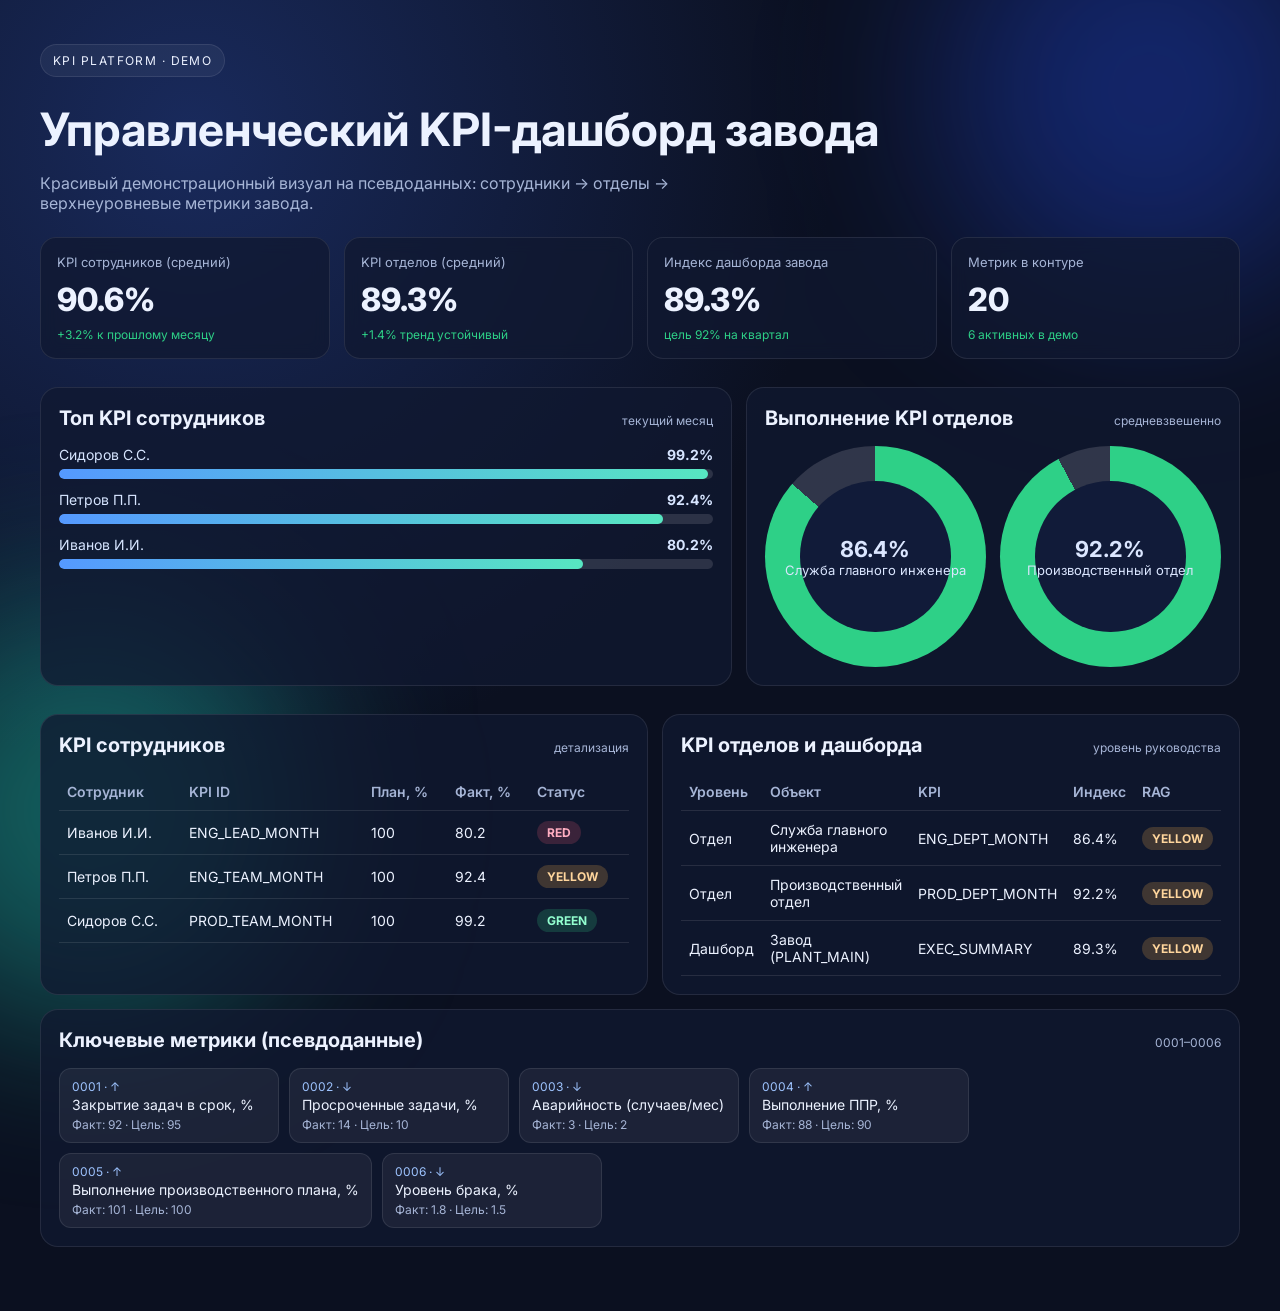
==== commit bcc97377: "Merge branch 'main' into codex/create-kpi-dashboard-system-design-n6i00w" ====
--- a/index.html
+++ b/index.html
@@ -3,14 +3,11 @@
   <head>
     <meta charset="UTF-8" />
     <meta name="viewport" content="width=device-width, initial-scale=1.0" />
-    <title>KPI Board · Interactive Demo</title>
+    <title>KPI Vision Board</title>
     <link rel="preconnect" href="https://fonts.googleapis.com" />
     <link rel="preconnect" href="https://fonts.gstatic.com" crossorigin />
     <link href="https://fonts.googleapis.com/css2?family=Inter:wght@400;500;600;700;800&display=swap" rel="stylesheet" />
-    <meta http-equiv="Cache-Control" content="no-cache, no-store, must-revalidate" />
-    <meta http-equiv="Pragma" content="no-cache" />
-    <meta http-equiv="Expires" content="0" />
-    <link rel="stylesheet" href="styles.v2.css?v=20260311b" />
+    <link rel="stylesheet" href="styles.css" />
   </head>
   <body>
     <div class="bg-glow bg-glow-1"></div>
@@ -18,58 +15,86 @@
 
     <main class="container">
       <header class="hero">
-        <p class="badge">KPI PLATFORM · INTERACTIVE BOARD</p>
-        <h1>Интерактивный KPI-борд для защиты проекта</h1>
-        <p class="subtitle">Выбирайте набор данных в выпадающем списке, фильтруйте отдел и двигайте сценарий месяца — все KPI и дашборды пересчитываются автоматически.</p>
-              <div id="appVersion" class="version-note">Build: loading...</div>
+        <p class="badge">KPI PLATFORM · DEMO</p>
+        <h1>Управленческий KPI-дашборд завода</h1>
+        <p class="subtitle">
+          Красивый демонстрационный визуал на псевдоданных: сотрудники → отделы → верхнеуровневые метрики завода.
+        </p>
       </header>
-
-      <section class="panel control-panel">
-        <div class="control">
-          <label for="datasetSelect">Набор данных (пример)</label>
-          <select id="datasetSelect"></select>
-        </div>
-        <div class="control">
-          <label for="departmentFilter">Отдел</label>
-          <select id="departmentFilter"></select>
-        </div>
-        <div class="control">
-          <label for="scenarioRange">Сценарий месяца: <strong id="scenarioLabel">100%</strong></label>
-          <input id="scenarioRange" type="range" min="80" max="120" value="100" step="1" />
-        </div>
-        <button id="resetBtn" class="reset-btn">Сбросить</button>
-      </section>
 
       <section class="card-grid" id="summaryCards"></section>
 
       <section class="layout-two">
         <article class="panel">
-          <div class="panel-head"><h2>Топ KPI сотрудников</h2><span class="hint">динамика от сценария</span></div>
+          <div class="panel-head">
+            <h2>Топ KPI сотрудников</h2>
+            <span class="hint">текущий месяц</span>
+          </div>
           <div id="employeeBars" class="bars"></div>
         </article>
+
         <article class="panel">
-          <div class="panel-head"><h2>KPI отделов</h2><span class="hint">кольцевые индикаторы</span></div>
+          <div class="panel-head">
+            <h2>Выполнение KPI отделов</h2>
+            <span class="hint">средневзвешенно</span>
+          </div>
           <div id="departmentDonuts" class="donuts"></div>
         </article>
       </section>
 
       <section class="layout-two">
         <article class="panel">
-          <div class="panel-head"><h2>KPI сотрудников</h2><span class="hint">детализация</span></div>
-          <div class="table-wrap"><table><thead><tr><th>Сотрудник</th><th>Отдел</th><th>KPI ID</th><th>Факт</th><th>Статус</th></tr></thead><tbody id="employeeTable"></tbody></table></div>
+          <div class="panel-head">
+            <h2>KPI сотрудников</h2>
+            <span class="hint">детализация</span>
+          </div>
+          <div class="table-wrap">
+            <table>
+              <thead>
+                <tr>
+                  <th>Сотрудник</th>
+                  <th>KPI ID</th>
+                  <th>План, %</th>
+                  <th>Факт, %</th>
+                  <th>Статус</th>
+                </tr>
+              </thead>
+              <tbody id="employeeTable"></tbody>
+            </table>
+          </div>
         </article>
+
         <article class="panel">
-          <div class="panel-head"><h2>Отделы и верхний уровень</h2><span class="hint">управленческий срез</span></div>
-          <div class="table-wrap"><table><thead><tr><th>Уровень</th><th>Объект</th><th>KPI</th><th>Индекс</th><th>RAG</th></tr></thead><tbody id="orgTable"></tbody></table></div>
+          <div class="panel-head">
+            <h2>KPI отделов и дашборда</h2>
+            <span class="hint">уровень руководства</span>
+          </div>
+          <div class="table-wrap">
+            <table>
+              <thead>
+                <tr>
+                  <th>Уровень</th>
+                  <th>Объект</th>
+                  <th>KPI</th>
+                  <th>Индекс</th>
+                  <th>RAG</th>
+                </tr>
+              </thead>
+              <tbody id="orgTable"></tbody>
+            </table>
+          </div>
         </article>
       </section>
 
       <section class="panel">
-        <div class="panel-head"><h2>Ключевые метрики (псевдоданные)</h2><span class="hint">коды 0001–0006</span></div>
+        <div class="panel-head">
+          <h2>Ключевые метрики (псевдоданные)</h2>
+          <span class="hint">0001–0006</span>
+        </div>
         <div class="chips" id="metricChips"></div>
       </section>
     </main>
 
-    <script src="dashboard.v2.js?v=20260311b"></script>
+    <script src="dashboard.js"></script>
   </body>
 </html>
--- a/styles.css
+++ b/styles.css
@@ -0,0 +1,143 @@
+:root {
+  --bg: #0b1020;
+  --panel: rgba(16, 24, 48, 0.75);
+  --panel-border: rgba(255, 255, 255, 0.09);
+  --text: #ecf2ff;
+  --muted: #a6b5d6;
+  --brand: #5ca7ff;
+  --ok: #2ed087;
+  --warn: #ffb84d;
+  --bad: #ff5f7a;
+}
+
+* { box-sizing: border-box; }
+body {
+  margin: 0;
+  font-family: Inter, system-ui, -apple-system, sans-serif;
+  background: radial-gradient(circle at 15% 10%, #192a5c, var(--bg) 40%);
+  color: var(--text);
+  min-height: 100vh;
+}
+
+.container {
+  width: min(1200px, 94vw);
+  margin: 0 auto;
+  padding: 32px 0 64px;
+  position: relative;
+  z-index: 2;
+}
+
+.hero h1 { font-size: clamp(28px, 4vw, 46px); margin: 12px 0; }
+.subtitle { color: var(--muted); max-width: 760px; }
+.badge {
+  display: inline-block;
+  font-size: 12px;
+  letter-spacing: 0.12em;
+  padding: 8px 12px;
+  border-radius: 999px;
+  border: 1px solid var(--panel-border);
+  background: rgba(255,255,255,.05);
+}
+
+.card-grid {
+  margin-top: 24px;
+  display: grid;
+  grid-template-columns: repeat(4, 1fr);
+  gap: 14px;
+}
+.card {
+  background: var(--panel);
+  border: 1px solid var(--panel-border);
+  border-radius: 16px;
+  padding: 16px;
+  backdrop-filter: blur(8px);
+}
+.card .label { color: var(--muted); font-size: 13px; }
+.card .value { font-size: 32px; font-weight: 800; margin-top: 10px; }
+.card .delta { font-size: 12px; margin-top: 8px; color: var(--ok); }
+
+.layout-two {
+  margin-top: 14px;
+  display: grid;
+  grid-template-columns: 1.4fr 1fr;
+  gap: 14px;
+}
+.panel {
+  margin-top: 14px;
+  background: var(--panel);
+  border: 1px solid var(--panel-border);
+  border-radius: 18px;
+  padding: 18px;
+}
+.panel-head { display: flex; justify-content: space-between; align-items: baseline; }
+.panel h2 { margin: 0 0 16px; font-size: 20px; }
+.hint { color: var(--muted); font-size: 12px; }
+
+.bars { display: grid; gap: 12px; }
+.bar-item { display: grid; gap: 6px; }
+.bar-head { display: flex; justify-content: space-between; color: #d7e5ff; font-size: 14px; }
+.track { height: 10px; border-radius: 8px; background: rgba(255,255,255,.12); overflow: hidden; }
+.fill { height: 100%; border-radius: 8px; background: linear-gradient(90deg, #59f, #57e6c1); }
+
+.donuts { display: grid; grid-template-columns: 1fr 1fr; gap: 14px; }
+.donut {
+  display: grid;
+  place-items: center;
+  aspect-ratio: 1;
+  border-radius: 50%;
+  background: conic-gradient(var(--ok) var(--p), rgba(255,255,255,.14) 0);
+  position: relative;
+}
+.donut::before {
+  content: "";
+  width: 68%;
+  height: 68%;
+  border-radius: 50%;
+  background: #111b39;
+  position: absolute;
+}
+.donut span { z-index: 1; text-align: center; font-size: 13px; color: #dbe6ff; }
+.donut strong { display:block; font-size: 22px; }
+
+.table-wrap { overflow: auto; }
+table { width: 100%; border-collapse: collapse; font-size: 14px; }
+th, td { padding: 10px 8px; border-bottom: 1px solid rgba(255,255,255,.1); text-align: left; }
+th { color: var(--muted); font-weight: 600; }
+.tag {
+  display: inline-block;
+  padding: 4px 10px;
+  border-radius: 999px;
+  font-size: 12px;
+  font-weight: 700;
+}
+.tag.green { background: rgba(46,208,135,.2); color: #93ffd0; }
+.tag.yellow { background: rgba(255,184,77,.2); color: #ffd69d; }
+.tag.red { background: rgba(255,95,122,.18); color: #ffadc1; }
+
+.chips { display: flex; flex-wrap: wrap; gap: 10px; }
+.chip {
+  background: rgba(255,255,255,.06);
+  border: 1px solid var(--panel-border);
+  border-radius: 12px;
+  padding: 10px 12px;
+  min-width: 220px;
+}
+.chip .code { color: #9ec4ff; font-size: 12px; }
+.chip .name { font-size: 14px; margin-top: 2px; }
+.chip .meta { color: var(--muted); font-size: 12px; margin-top: 4px; }
+
+.bg-glow {
+  position: fixed;
+  width: 420px;
+  height: 420px;
+  border-radius: 50%;
+  filter: blur(90px);
+  z-index: 0;
+}
+.bg-glow-1 { background: #2452ff55; top: -120px; right: -80px; }
+.bg-glow-2 { background: #1fd0b766; left: -120px; bottom: -120px; }
+
+@media (max-width: 960px) {
+  .card-grid { grid-template-columns: 1fr 1fr; }
+  .layout-two { grid-template-columns: 1fr; }
+}
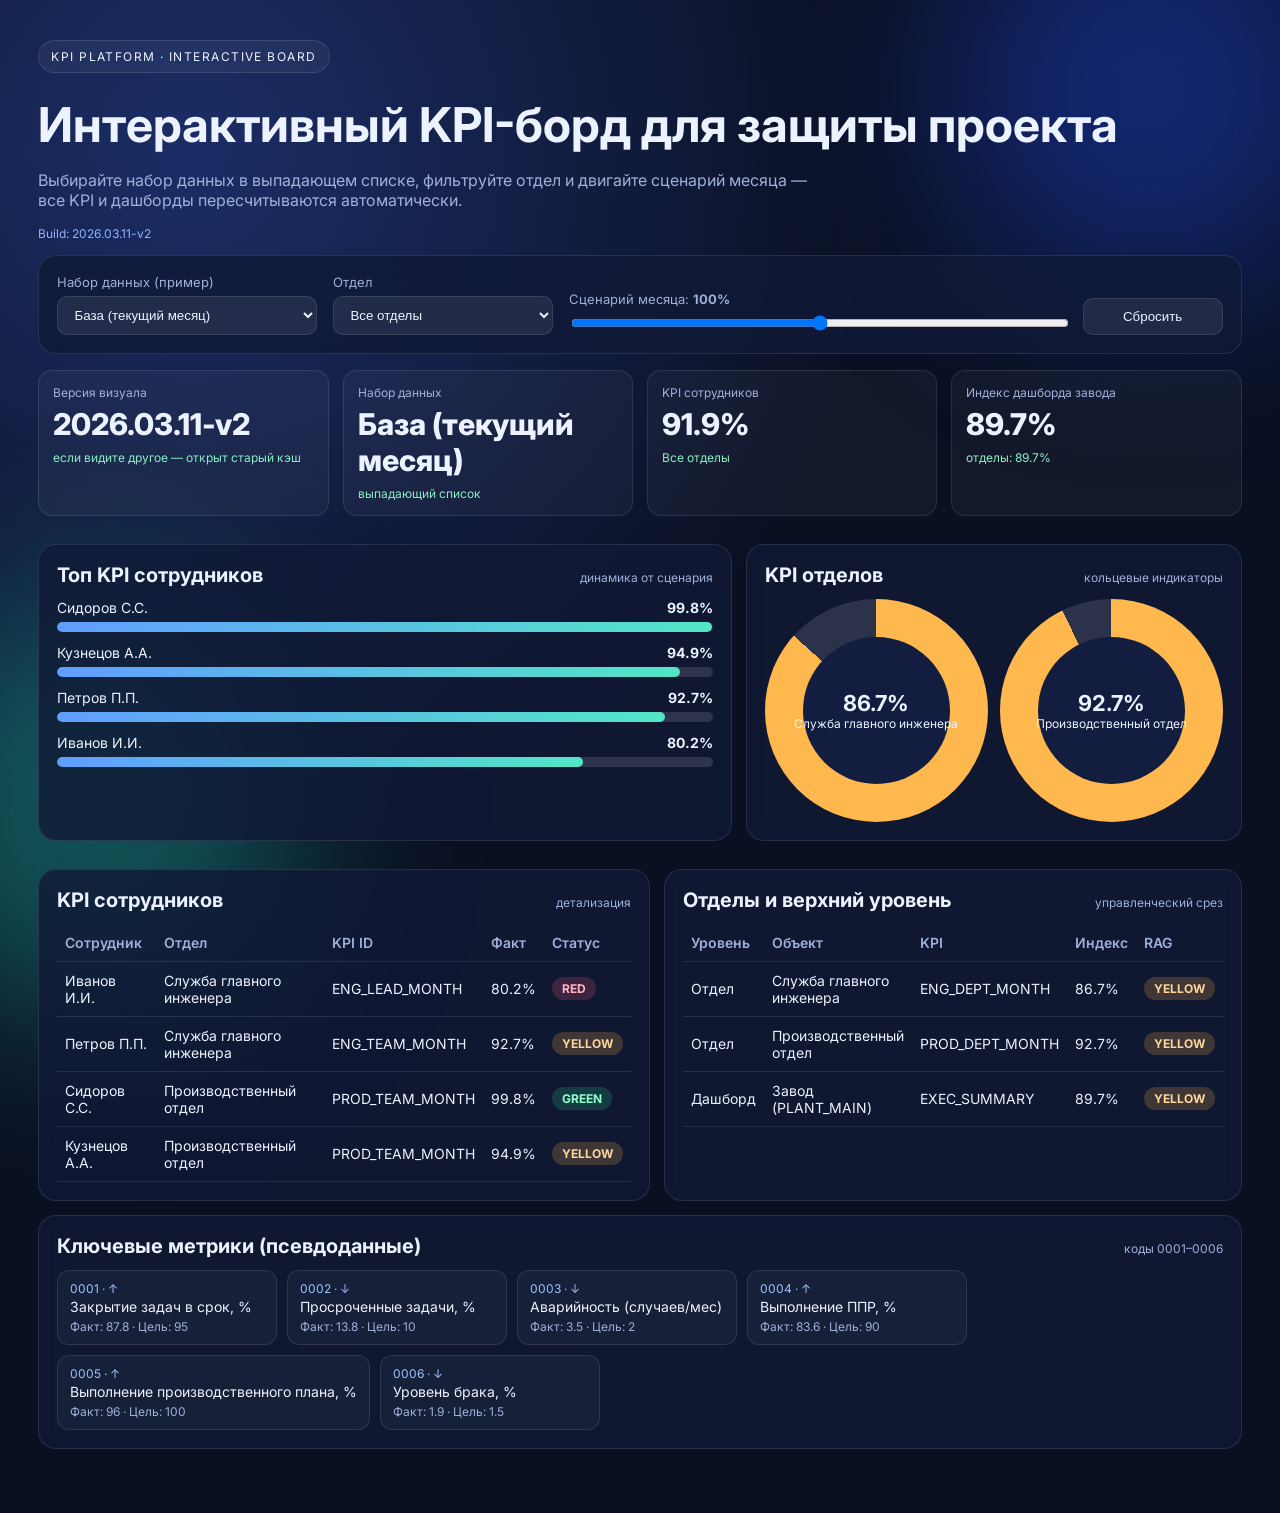
==== commit d5afbd27: "Fix stale visual by unifying assets and removing unused duplicates" ====
--- a/index.html
+++ b/index.html
@@ -3,11 +3,14 @@
   <head>
     <meta charset="UTF-8" />
     <meta name="viewport" content="width=device-width, initial-scale=1.0" />
-    <title>KPI Vision Board</title>
+    <title>KPI Board · Interactive Demo</title>
     <link rel="preconnect" href="https://fonts.googleapis.com" />
     <link rel="preconnect" href="https://fonts.gstatic.com" crossorigin />
     <link href="https://fonts.googleapis.com/css2?family=Inter:wght@400;500;600;700;800&display=swap" rel="stylesheet" />
-    <link rel="stylesheet" href="styles.css" />
+    <meta http-equiv="Cache-Control" content="no-cache, no-store, must-revalidate" />
+    <meta http-equiv="Pragma" content="no-cache" />
+    <meta http-equiv="Expires" content="0" />
+    <link rel="stylesheet" href="styles.css?v=20260311c" />
   </head>
   <body>
     <div class="bg-glow bg-glow-1"></div>
@@ -15,86 +18,58 @@
 
     <main class="container">
       <header class="hero">
-        <p class="badge">KPI PLATFORM · DEMO</p>
-        <h1>Управленческий KPI-дашборд завода</h1>
-        <p class="subtitle">
-          Красивый демонстрационный визуал на псевдоданных: сотрудники → отделы → верхнеуровневые метрики завода.
-        </p>
+        <p class="badge">KPI PLATFORM · INTERACTIVE BOARD</p>
+        <h1>Интерактивный KPI-борд для защиты проекта</h1>
+        <p class="subtitle">Выбирайте набор данных в выпадающем списке, фильтруйте отдел и двигайте сценарий месяца — все KPI и дашборды пересчитываются автоматически.</p>
+              <div id="appVersion" class="version-note">Build: loading...</div>
       </header>
+
+      <section class="panel control-panel">
+        <div class="control">
+          <label for="datasetSelect">Набор данных (пример)</label>
+          <select id="datasetSelect"></select>
+        </div>
+        <div class="control">
+          <label for="departmentFilter">Отдел</label>
+          <select id="departmentFilter"></select>
+        </div>
+        <div class="control">
+          <label for="scenarioRange">Сценарий месяца: <strong id="scenarioLabel">100%</strong></label>
+          <input id="scenarioRange" type="range" min="80" max="120" value="100" step="1" />
+        </div>
+        <button id="resetBtn" class="reset-btn">Сбросить</button>
+      </section>
 
       <section class="card-grid" id="summaryCards"></section>
 
       <section class="layout-two">
         <article class="panel">
-          <div class="panel-head">
-            <h2>Топ KPI сотрудников</h2>
-            <span class="hint">текущий месяц</span>
-          </div>
+          <div class="panel-head"><h2>Топ KPI сотрудников</h2><span class="hint">динамика от сценария</span></div>
           <div id="employeeBars" class="bars"></div>
         </article>
-
         <article class="panel">
-          <div class="panel-head">
-            <h2>Выполнение KPI отделов</h2>
-            <span class="hint">средневзвешенно</span>
-          </div>
+          <div class="panel-head"><h2>KPI отделов</h2><span class="hint">кольцевые индикаторы</span></div>
           <div id="departmentDonuts" class="donuts"></div>
         </article>
       </section>
 
       <section class="layout-two">
         <article class="panel">
-          <div class="panel-head">
-            <h2>KPI сотрудников</h2>
-            <span class="hint">детализация</span>
-          </div>
-          <div class="table-wrap">
-            <table>
-              <thead>
-                <tr>
-                  <th>Сотрудник</th>
-                  <th>KPI ID</th>
-                  <th>План, %</th>
-                  <th>Факт, %</th>
-                  <th>Статус</th>
-                </tr>
-              </thead>
-              <tbody id="employeeTable"></tbody>
-            </table>
-          </div>
+          <div class="panel-head"><h2>KPI сотрудников</h2><span class="hint">детализация</span></div>
+          <div class="table-wrap"><table><thead><tr><th>Сотрудник</th><th>Отдел</th><th>KPI ID</th><th>Факт</th><th>Статус</th></tr></thead><tbody id="employeeTable"></tbody></table></div>
         </article>
-
         <article class="panel">
-          <div class="panel-head">
-            <h2>KPI отделов и дашборда</h2>
-            <span class="hint">уровень руководства</span>
-          </div>
-          <div class="table-wrap">
-            <table>
-              <thead>
-                <tr>
-                  <th>Уровень</th>
-                  <th>Объект</th>
-                  <th>KPI</th>
-                  <th>Индекс</th>
-                  <th>RAG</th>
-                </tr>
-              </thead>
-              <tbody id="orgTable"></tbody>
-            </table>
-          </div>
+          <div class="panel-head"><h2>Отделы и верхний уровень</h2><span class="hint">управленческий срез</span></div>
+          <div class="table-wrap"><table><thead><tr><th>Уровень</th><th>Объект</th><th>KPI</th><th>Индекс</th><th>RAG</th></tr></thead><tbody id="orgTable"></tbody></table></div>
         </article>
       </section>
 
       <section class="panel">
-        <div class="panel-head">
-          <h2>Ключевые метрики (псевдоданные)</h2>
-          <span class="hint">0001–0006</span>
-        </div>
+        <div class="panel-head"><h2>Ключевые метрики (псевдоданные)</h2><span class="hint">коды 0001–0006</span></div>
         <div class="chips" id="metricChips"></div>
       </section>
     </main>
 
-    <script src="dashboard.js"></script>
+    <script src="dashboard.js?v=20260311c"></script>
   </body>
 </html>
--- a/styles.css
+++ b/styles.css
@@ -1,143 +1,83 @@
 :root {
-  --bg: #0b1020;
-  --panel: rgba(16, 24, 48, 0.75);
-  --panel-border: rgba(255, 255, 255, 0.09);
+  --bg: #0a1022;
+  --panel: rgba(17, 26, 54, 0.8);
+  --panel-border: rgba(255, 255, 255, 0.1);
   --text: #ecf2ff;
-  --muted: #a6b5d6;
-  --brand: #5ca7ff;
+  --muted: #9fb0d9;
   --ok: #2ed087;
   --warn: #ffb84d;
   --bad: #ff5f7a;
 }
-
 * { box-sizing: border-box; }
 body {
   margin: 0;
-  font-family: Inter, system-ui, -apple-system, sans-serif;
-  background: radial-gradient(circle at 15% 10%, #192a5c, var(--bg) 40%);
+  font-family: Inter, system-ui, sans-serif;
+  background: radial-gradient(circle at 15% 10%, #1b2d66, var(--bg) 40%);
   color: var(--text);
   min-height: 100vh;
 }
+.container { width: min(1240px, 94vw); margin: 0 auto; padding: 28px 0 64px; position: relative; z-index: 2; }
+.hero h1 { margin: 10px 0; font-size: clamp(30px, 4vw, 48px); }
+.subtitle { color: var(--muted); max-width: 780px; }
+.badge { display: inline-block; padding: 8px 12px; border-radius: 999px; border: 1px solid var(--panel-border); font-size: 12px; letter-spacing: .12em; background: rgba(255,255,255,.05); }
 
-.container {
-  width: min(1200px, 94vw);
-  margin: 0 auto;
-  padding: 32px 0 64px;
-  position: relative;
-  z-index: 2;
-}
-
-.hero h1 { font-size: clamp(28px, 4vw, 46px); margin: 12px 0; }
-.subtitle { color: var(--muted); max-width: 760px; }
-.badge {
-  display: inline-block;
-  font-size: 12px;
-  letter-spacing: 0.12em;
-  padding: 8px 12px;
-  border-radius: 999px;
-  border: 1px solid var(--panel-border);
-  background: rgba(255,255,255,.05);
-}
-
-.card-grid {
-  margin-top: 24px;
-  display: grid;
-  grid-template-columns: repeat(4, 1fr);
-  gap: 14px;
-}
-.card {
-  background: var(--panel);
-  border: 1px solid var(--panel-border);
-  border-radius: 16px;
-  padding: 16px;
-  backdrop-filter: blur(8px);
-}
-.card .label { color: var(--muted); font-size: 13px; }
-.card .value { font-size: 32px; font-weight: 800; margin-top: 10px; }
-.card .delta { font-size: 12px; margin-top: 8px; color: var(--ok); }
-
-.layout-two {
-  margin-top: 14px;
-  display: grid;
-  grid-template-columns: 1.4fr 1fr;
-  gap: 14px;
-}
-.panel {
-  margin-top: 14px;
-  background: var(--panel);
-  border: 1px solid var(--panel-border);
-  border-radius: 18px;
-  padding: 18px;
-}
-.panel-head { display: flex; justify-content: space-between; align-items: baseline; }
-.panel h2 { margin: 0 0 16px; font-size: 20px; }
+.panel { margin-top: 14px; background: var(--panel); border: 1px solid var(--panel-border); border-radius: 18px; padding: 18px; backdrop-filter: blur(10px); }
+.panel-head { display: flex; justify-content: space-between; align-items: baseline; margin-bottom: 12px; }
+.panel h2 { margin: 0; font-size: 20px; }
 .hint { color: var(--muted); font-size: 12px; }
 
+.control-panel { display: grid; grid-template-columns: 260px 220px 1fr 140px; gap: 16px; align-items: end; }
+.control label { display: block; font-size: 13px; color: var(--muted); margin-bottom: 6px; }
+select, input[type='range'] { width: 100%; }
+select { padding: 10px 12px; border-radius: 10px; background: rgba(255,255,255,.08); color: var(--text); border: 1px solid var(--panel-border); }
+.reset-btn { padding: 10px 12px; border: 1px solid var(--panel-border); background: rgba(255,255,255,.08); color: var(--text); border-radius: 10px; cursor: pointer; }
+
+.card-grid { margin-top: 16px; display: grid; grid-template-columns: repeat(4, 1fr); gap: 14px; }
+.card { background: rgba(255,255,255,.04); border: 1px solid var(--panel-border); border-radius: 14px; padding: 14px; }
+.card .label { color: var(--muted); font-size: 12px; }
+.card .value { font-size: 30px; font-weight: 800; margin-top: 6px; }
+.card .delta { font-size: 12px; margin-top: 8px; color: #8beec2; }
+
+.layout-two { display: grid; grid-template-columns: 1.4fr 1fr; gap: 14px; margin-top: 14px; }
 .bars { display: grid; gap: 12px; }
 .bar-item { display: grid; gap: 6px; }
-.bar-head { display: flex; justify-content: space-between; color: #d7e5ff; font-size: 14px; }
-.track { height: 10px; border-radius: 8px; background: rgba(255,255,255,.12); overflow: hidden; }
-.fill { height: 100%; border-radius: 8px; background: linear-gradient(90deg, #59f, #57e6c1); }
+.bar-head { display: flex; justify-content: space-between; font-size: 14px; }
+.track { height: 10px; border-radius: 8px; background: rgba(255,255,255,.13); overflow: hidden; }
+.fill { height: 100%; border-radius: 8px; background: linear-gradient(90deg, #619dff, #52e6c6); }
 
-.donuts { display: grid; grid-template-columns: 1fr 1fr; gap: 14px; }
-.donut {
-  display: grid;
-  place-items: center;
-  aspect-ratio: 1;
-  border-radius: 50%;
-  background: conic-gradient(var(--ok) var(--p), rgba(255,255,255,.14) 0);
-  position: relative;
-}
-.donut::before {
-  content: "";
-  width: 68%;
-  height: 68%;
-  border-radius: 50%;
-  background: #111b39;
-  position: absolute;
-}
-.donut span { z-index: 1; text-align: center; font-size: 13px; color: #dbe6ff; }
-.donut strong { display:block; font-size: 22px; }
+.donuts { display: grid; grid-template-columns: 1fr 1fr; gap: 12px; }
+.donut { aspect-ratio: 1; border-radius: 50%; display: grid; place-items: center; background: conic-gradient(var(--ring) var(--p), rgba(255,255,255,.12) 0); position: relative; }
+.donut::before { content:''; width: 66%; height: 66%; background: #121d3f; border-radius: 50%; position: absolute; }
+.donut span { z-index: 1; text-align: center; font-size: 12px; }
+.donut strong { display: block; font-size: 22px; }
 
 .table-wrap { overflow: auto; }
 table { width: 100%; border-collapse: collapse; font-size: 14px; }
-th, td { padding: 10px 8px; border-bottom: 1px solid rgba(255,255,255,.1); text-align: left; }
+th, td { text-align: left; padding: 10px 8px; border-bottom: 1px solid rgba(255,255,255,.1); }
 th { color: var(--muted); font-weight: 600; }
-.tag {
-  display: inline-block;
-  padding: 4px 10px;
-  border-radius: 999px;
-  font-size: 12px;
-  font-weight: 700;
-}
-.tag.green { background: rgba(46,208,135,.2); color: #93ffd0; }
-.tag.yellow { background: rgba(255,184,77,.2); color: #ffd69d; }
-.tag.red { background: rgba(255,95,122,.18); color: #ffadc1; }
+.tag { padding: 4px 10px; border-radius: 999px; font-size: 12px; font-weight: 700; display: inline-block; }
+.green { background: rgba(46,208,135,.2); color: #90ffd0; }
+.yellow { background: rgba(255,184,77,.2); color: #ffd59e; }
+.red { background: rgba(255,95,122,.2); color: #ffb3c3; }
 
 .chips { display: flex; flex-wrap: wrap; gap: 10px; }
-.chip {
-  background: rgba(255,255,255,.06);
-  border: 1px solid var(--panel-border);
-  border-radius: 12px;
-  padding: 10px 12px;
-  min-width: 220px;
-}
-.chip .code { color: #9ec4ff; font-size: 12px; }
-.chip .name { font-size: 14px; margin-top: 2px; }
-.chip .meta { color: var(--muted); font-size: 12px; margin-top: 4px; }
+.chip { min-width: 220px; border: 1px solid var(--panel-border); background: rgba(255,255,255,.04); border-radius: 12px; padding: 10px 12px; }
+.code { color: #9dc2ff; font-size: 12px; }
+.name { margin-top: 2px; font-size: 14px; }
+.meta { color: var(--muted); margin-top: 4px; font-size: 12px; }
 
-.bg-glow {
-  position: fixed;
-  width: 420px;
-  height: 420px;
-  border-radius: 50%;
-  filter: blur(90px);
-  z-index: 0;
-}
-.bg-glow-1 { background: #2452ff55; top: -120px; right: -80px; }
-.bg-glow-2 { background: #1fd0b766; left: -120px; bottom: -120px; }
+.bg-glow { position: fixed; width: 420px; height: 420px; border-radius: 50%; filter: blur(90px); z-index: 0; }
+.bg-glow-1 { background: #2452ff5a; top: -120px; right: -80px; }
+.bg-glow-2 { background: #1fd0b75a; left: -120px; bottom: -120px; }
 
-@media (max-width: 960px) {
+@media (max-width: 980px) {
+  .control-panel { grid-template-columns: 1fr; }
   .card-grid { grid-template-columns: 1fr 1fr; }
   .layout-two { grid-template-columns: 1fr; }
 }
+
+.version-note {
+  margin-top: 8px;
+  color: #8fb3ff;
+  font-size: 12px;
+}
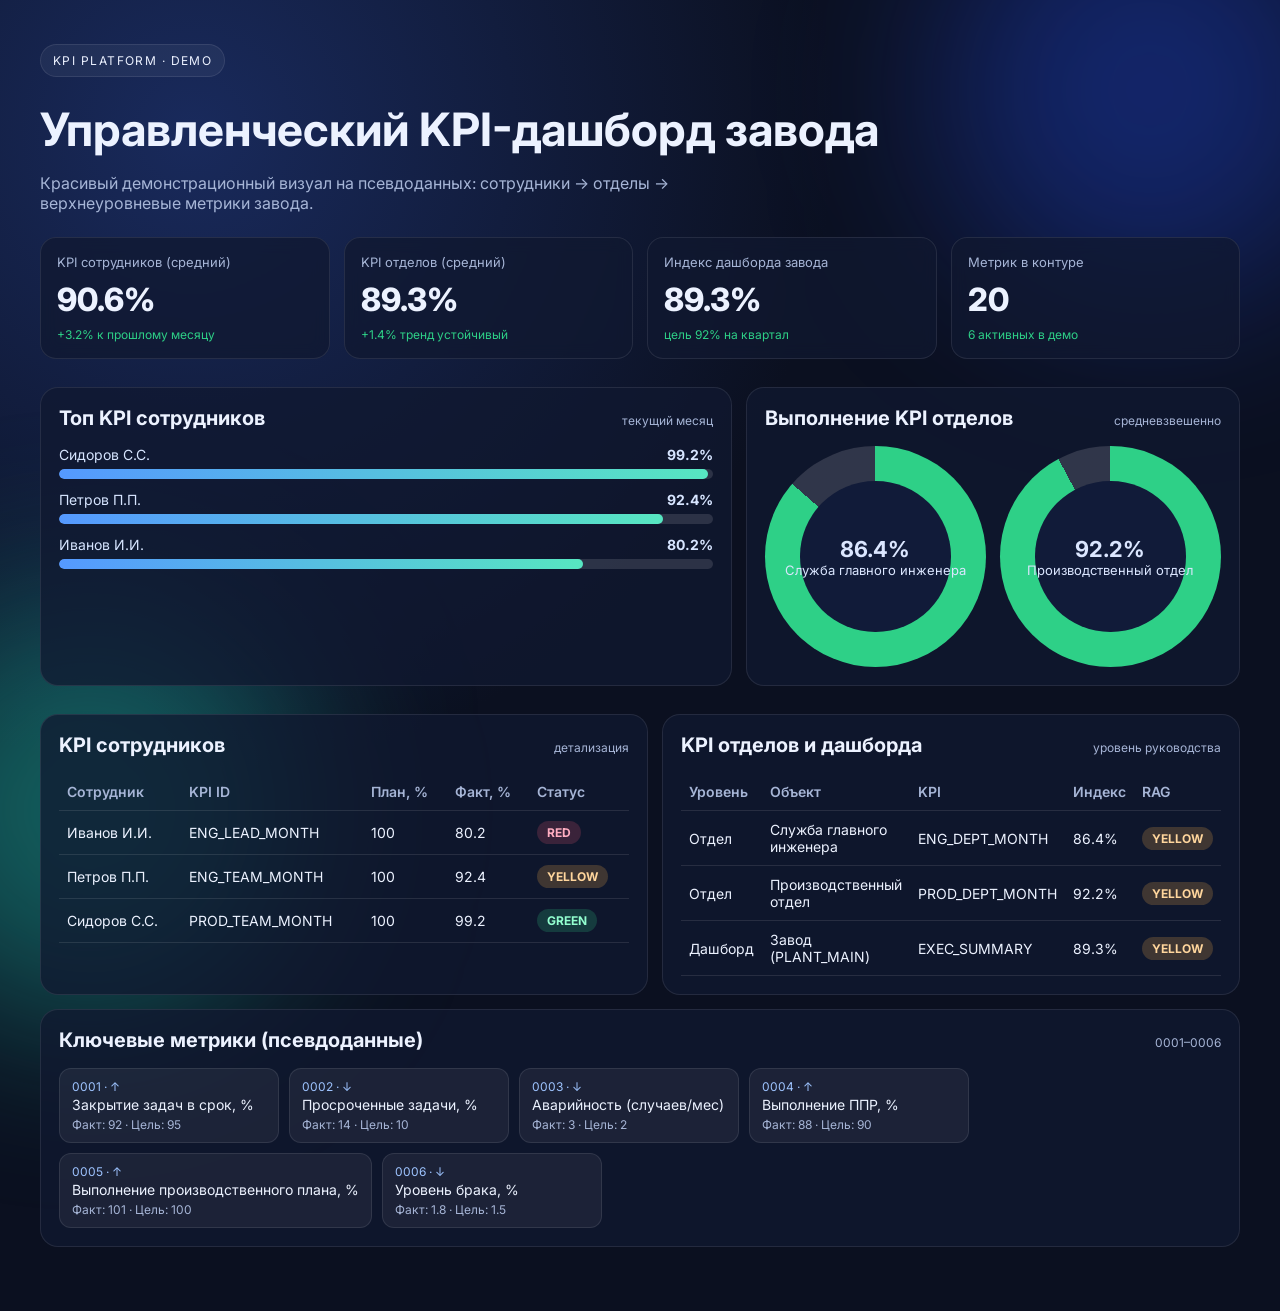
==== commit 6a634acf: "Merge branch 'main' into codex/create-kpi-dashboard-system-design-nn8uj6" ====
--- a/index.html
+++ b/index.html
@@ -3,14 +3,11 @@
   <head>
     <meta charset="UTF-8" />
     <meta name="viewport" content="width=device-width, initial-scale=1.0" />
-    <title>KPI Board · Interactive Demo</title>
+    <title>KPI Vision Board</title>
     <link rel="preconnect" href="https://fonts.googleapis.com" />
     <link rel="preconnect" href="https://fonts.gstatic.com" crossorigin />
     <link href="https://fonts.googleapis.com/css2?family=Inter:wght@400;500;600;700;800&display=swap" rel="stylesheet" />
-    <meta http-equiv="Cache-Control" content="no-cache, no-store, must-revalidate" />
-    <meta http-equiv="Pragma" content="no-cache" />
-    <meta http-equiv="Expires" content="0" />
-    <link rel="stylesheet" href="styles.css?v=20260311c" />
+    <link rel="stylesheet" href="styles.css" />
   </head>
   <body>
     <div class="bg-glow bg-glow-1"></div>
@@ -18,58 +15,86 @@
 
     <main class="container">
       <header class="hero">
-        <p class="badge">KPI PLATFORM · INTERACTIVE BOARD</p>
-        <h1>Интерактивный KPI-борд для защиты проекта</h1>
-        <p class="subtitle">Выбирайте набор данных в выпадающем списке, фильтруйте отдел и двигайте сценарий месяца — все KPI и дашборды пересчитываются автоматически.</p>
-              <div id="appVersion" class="version-note">Build: loading...</div>
+        <p class="badge">KPI PLATFORM · DEMO</p>
+        <h1>Управленческий KPI-дашборд завода</h1>
+        <p class="subtitle">
+          Красивый демонстрационный визуал на псевдоданных: сотрудники → отделы → верхнеуровневые метрики завода.
+        </p>
       </header>
-
-      <section class="panel control-panel">
-        <div class="control">
-          <label for="datasetSelect">Набор данных (пример)</label>
-          <select id="datasetSelect"></select>
-        </div>
-        <div class="control">
-          <label for="departmentFilter">Отдел</label>
-          <select id="departmentFilter"></select>
-        </div>
-        <div class="control">
-          <label for="scenarioRange">Сценарий месяца: <strong id="scenarioLabel">100%</strong></label>
-          <input id="scenarioRange" type="range" min="80" max="120" value="100" step="1" />
-        </div>
-        <button id="resetBtn" class="reset-btn">Сбросить</button>
-      </section>
 
       <section class="card-grid" id="summaryCards"></section>
 
       <section class="layout-two">
         <article class="panel">
-          <div class="panel-head"><h2>Топ KPI сотрудников</h2><span class="hint">динамика от сценария</span></div>
+          <div class="panel-head">
+            <h2>Топ KPI сотрудников</h2>
+            <span class="hint">текущий месяц</span>
+          </div>
           <div id="employeeBars" class="bars"></div>
         </article>
+
         <article class="panel">
-          <div class="panel-head"><h2>KPI отделов</h2><span class="hint">кольцевые индикаторы</span></div>
+          <div class="panel-head">
+            <h2>Выполнение KPI отделов</h2>
+            <span class="hint">средневзвешенно</span>
+          </div>
           <div id="departmentDonuts" class="donuts"></div>
         </article>
       </section>
 
       <section class="layout-two">
         <article class="panel">
-          <div class="panel-head"><h2>KPI сотрудников</h2><span class="hint">детализация</span></div>
-          <div class="table-wrap"><table><thead><tr><th>Сотрудник</th><th>Отдел</th><th>KPI ID</th><th>Факт</th><th>Статус</th></tr></thead><tbody id="employeeTable"></tbody></table></div>
+          <div class="panel-head">
+            <h2>KPI сотрудников</h2>
+            <span class="hint">детализация</span>
+          </div>
+          <div class="table-wrap">
+            <table>
+              <thead>
+                <tr>
+                  <th>Сотрудник</th>
+                  <th>KPI ID</th>
+                  <th>План, %</th>
+                  <th>Факт, %</th>
+                  <th>Статус</th>
+                </tr>
+              </thead>
+              <tbody id="employeeTable"></tbody>
+            </table>
+          </div>
         </article>
+
         <article class="panel">
-          <div class="panel-head"><h2>Отделы и верхний уровень</h2><span class="hint">управленческий срез</span></div>
-          <div class="table-wrap"><table><thead><tr><th>Уровень</th><th>Объект</th><th>KPI</th><th>Индекс</th><th>RAG</th></tr></thead><tbody id="orgTable"></tbody></table></div>
+          <div class="panel-head">
+            <h2>KPI отделов и дашборда</h2>
+            <span class="hint">уровень руководства</span>
+          </div>
+          <div class="table-wrap">
+            <table>
+              <thead>
+                <tr>
+                  <th>Уровень</th>
+                  <th>Объект</th>
+                  <th>KPI</th>
+                  <th>Индекс</th>
+                  <th>RAG</th>
+                </tr>
+              </thead>
+              <tbody id="orgTable"></tbody>
+            </table>
+          </div>
         </article>
       </section>
 
       <section class="panel">
-        <div class="panel-head"><h2>Ключевые метрики (псевдоданные)</h2><span class="hint">коды 0001–0006</span></div>
+        <div class="panel-head">
+          <h2>Ключевые метрики (псевдоданные)</h2>
+          <span class="hint">0001–0006</span>
+        </div>
         <div class="chips" id="metricChips"></div>
       </section>
     </main>
 
-    <script src="dashboard.js?v=20260311c"></script>
+    <script src="dashboard.js"></script>
   </body>
 </html>
--- a/styles.css
+++ b/styles.css
@@ -1,83 +1,143 @@
 :root {
-  --bg: #0a1022;
-  --panel: rgba(17, 26, 54, 0.8);
-  --panel-border: rgba(255, 255, 255, 0.1);
+  --bg: #0b1020;
+  --panel: rgba(16, 24, 48, 0.75);
+  --panel-border: rgba(255, 255, 255, 0.09);
   --text: #ecf2ff;
-  --muted: #9fb0d9;
+  --muted: #a6b5d6;
+  --brand: #5ca7ff;
   --ok: #2ed087;
   --warn: #ffb84d;
   --bad: #ff5f7a;
 }
+
 * { box-sizing: border-box; }
 body {
   margin: 0;
-  font-family: Inter, system-ui, sans-serif;
-  background: radial-gradient(circle at 15% 10%, #1b2d66, var(--bg) 40%);
+  font-family: Inter, system-ui, -apple-system, sans-serif;
+  background: radial-gradient(circle at 15% 10%, #192a5c, var(--bg) 40%);
   color: var(--text);
   min-height: 100vh;
 }
-.container { width: min(1240px, 94vw); margin: 0 auto; padding: 28px 0 64px; position: relative; z-index: 2; }
-.hero h1 { margin: 10px 0; font-size: clamp(30px, 4vw, 48px); }
-.subtitle { color: var(--muted); max-width: 780px; }
-.badge { display: inline-block; padding: 8px 12px; border-radius: 999px; border: 1px solid var(--panel-border); font-size: 12px; letter-spacing: .12em; background: rgba(255,255,255,.05); }
 
-.panel { margin-top: 14px; background: var(--panel); border: 1px solid var(--panel-border); border-radius: 18px; padding: 18px; backdrop-filter: blur(10px); }
-.panel-head { display: flex; justify-content: space-between; align-items: baseline; margin-bottom: 12px; }
-.panel h2 { margin: 0; font-size: 20px; }
+.container {
+  width: min(1200px, 94vw);
+  margin: 0 auto;
+  padding: 32px 0 64px;
+  position: relative;
+  z-index: 2;
+}
+
+.hero h1 { font-size: clamp(28px, 4vw, 46px); margin: 12px 0; }
+.subtitle { color: var(--muted); max-width: 760px; }
+.badge {
+  display: inline-block;
+  font-size: 12px;
+  letter-spacing: 0.12em;
+  padding: 8px 12px;
+  border-radius: 999px;
+  border: 1px solid var(--panel-border);
+  background: rgba(255,255,255,.05);
+}
+
+.card-grid {
+  margin-top: 24px;
+  display: grid;
+  grid-template-columns: repeat(4, 1fr);
+  gap: 14px;
+}
+.card {
+  background: var(--panel);
+  border: 1px solid var(--panel-border);
+  border-radius: 16px;
+  padding: 16px;
+  backdrop-filter: blur(8px);
+}
+.card .label { color: var(--muted); font-size: 13px; }
+.card .value { font-size: 32px; font-weight: 800; margin-top: 10px; }
+.card .delta { font-size: 12px; margin-top: 8px; color: var(--ok); }
+
+.layout-two {
+  margin-top: 14px;
+  display: grid;
+  grid-template-columns: 1.4fr 1fr;
+  gap: 14px;
+}
+.panel {
+  margin-top: 14px;
+  background: var(--panel);
+  border: 1px solid var(--panel-border);
+  border-radius: 18px;
+  padding: 18px;
+}
+.panel-head { display: flex; justify-content: space-between; align-items: baseline; }
+.panel h2 { margin: 0 0 16px; font-size: 20px; }
 .hint { color: var(--muted); font-size: 12px; }
 
-.control-panel { display: grid; grid-template-columns: 260px 220px 1fr 140px; gap: 16px; align-items: end; }
-.control label { display: block; font-size: 13px; color: var(--muted); margin-bottom: 6px; }
-select, input[type='range'] { width: 100%; }
-select { padding: 10px 12px; border-radius: 10px; background: rgba(255,255,255,.08); color: var(--text); border: 1px solid var(--panel-border); }
-.reset-btn { padding: 10px 12px; border: 1px solid var(--panel-border); background: rgba(255,255,255,.08); color: var(--text); border-radius: 10px; cursor: pointer; }
-
-.card-grid { margin-top: 16px; display: grid; grid-template-columns: repeat(4, 1fr); gap: 14px; }
-.card { background: rgba(255,255,255,.04); border: 1px solid var(--panel-border); border-radius: 14px; padding: 14px; }
-.card .label { color: var(--muted); font-size: 12px; }
-.card .value { font-size: 30px; font-weight: 800; margin-top: 6px; }
-.card .delta { font-size: 12px; margin-top: 8px; color: #8beec2; }
-
-.layout-two { display: grid; grid-template-columns: 1.4fr 1fr; gap: 14px; margin-top: 14px; }
 .bars { display: grid; gap: 12px; }
 .bar-item { display: grid; gap: 6px; }
-.bar-head { display: flex; justify-content: space-between; font-size: 14px; }
-.track { height: 10px; border-radius: 8px; background: rgba(255,255,255,.13); overflow: hidden; }
-.fill { height: 100%; border-radius: 8px; background: linear-gradient(90deg, #619dff, #52e6c6); }
+.bar-head { display: flex; justify-content: space-between; color: #d7e5ff; font-size: 14px; }
+.track { height: 10px; border-radius: 8px; background: rgba(255,255,255,.12); overflow: hidden; }
+.fill { height: 100%; border-radius: 8px; background: linear-gradient(90deg, #59f, #57e6c1); }
 
-.donuts { display: grid; grid-template-columns: 1fr 1fr; gap: 12px; }
-.donut { aspect-ratio: 1; border-radius: 50%; display: grid; place-items: center; background: conic-gradient(var(--ring) var(--p), rgba(255,255,255,.12) 0); position: relative; }
-.donut::before { content:''; width: 66%; height: 66%; background: #121d3f; border-radius: 50%; position: absolute; }
-.donut span { z-index: 1; text-align: center; font-size: 12px; }
-.donut strong { display: block; font-size: 22px; }
+.donuts { display: grid; grid-template-columns: 1fr 1fr; gap: 14px; }
+.donut {
+  display: grid;
+  place-items: center;
+  aspect-ratio: 1;
+  border-radius: 50%;
+  background: conic-gradient(var(--ok) var(--p), rgba(255,255,255,.14) 0);
+  position: relative;
+}
+.donut::before {
+  content: "";
+  width: 68%;
+  height: 68%;
+  border-radius: 50%;
+  background: #111b39;
+  position: absolute;
+}
+.donut span { z-index: 1; text-align: center; font-size: 13px; color: #dbe6ff; }
+.donut strong { display:block; font-size: 22px; }
 
 .table-wrap { overflow: auto; }
 table { width: 100%; border-collapse: collapse; font-size: 14px; }
-th, td { text-align: left; padding: 10px 8px; border-bottom: 1px solid rgba(255,255,255,.1); }
+th, td { padding: 10px 8px; border-bottom: 1px solid rgba(255,255,255,.1); text-align: left; }
 th { color: var(--muted); font-weight: 600; }
-.tag { padding: 4px 10px; border-radius: 999px; font-size: 12px; font-weight: 700; display: inline-block; }
-.green { background: rgba(46,208,135,.2); color: #90ffd0; }
-.yellow { background: rgba(255,184,77,.2); color: #ffd59e; }
-.red { background: rgba(255,95,122,.2); color: #ffb3c3; }
+.tag {
+  display: inline-block;
+  padding: 4px 10px;
+  border-radius: 999px;
+  font-size: 12px;
+  font-weight: 700;
+}
+.tag.green { background: rgba(46,208,135,.2); color: #93ffd0; }
+.tag.yellow { background: rgba(255,184,77,.2); color: #ffd69d; }
+.tag.red { background: rgba(255,95,122,.18); color: #ffadc1; }
 
 .chips { display: flex; flex-wrap: wrap; gap: 10px; }
-.chip { min-width: 220px; border: 1px solid var(--panel-border); background: rgba(255,255,255,.04); border-radius: 12px; padding: 10px 12px; }
-.code { color: #9dc2ff; font-size: 12px; }
-.name { margin-top: 2px; font-size: 14px; }
-.meta { color: var(--muted); margin-top: 4px; font-size: 12px; }
+.chip {
+  background: rgba(255,255,255,.06);
+  border: 1px solid var(--panel-border);
+  border-radius: 12px;
+  padding: 10px 12px;
+  min-width: 220px;
+}
+.chip .code { color: #9ec4ff; font-size: 12px; }
+.chip .name { font-size: 14px; margin-top: 2px; }
+.chip .meta { color: var(--muted); font-size: 12px; margin-top: 4px; }
 
-.bg-glow { position: fixed; width: 420px; height: 420px; border-radius: 50%; filter: blur(90px); z-index: 0; }
-.bg-glow-1 { background: #2452ff5a; top: -120px; right: -80px; }
-.bg-glow-2 { background: #1fd0b75a; left: -120px; bottom: -120px; }
+.bg-glow {
+  position: fixed;
+  width: 420px;
+  height: 420px;
+  border-radius: 50%;
+  filter: blur(90px);
+  z-index: 0;
+}
+.bg-glow-1 { background: #2452ff55; top: -120px; right: -80px; }
+.bg-glow-2 { background: #1fd0b766; left: -120px; bottom: -120px; }
 
-@media (max-width: 980px) {
-  .control-panel { grid-template-columns: 1fr; }
+@media (max-width: 960px) {
   .card-grid { grid-template-columns: 1fr 1fr; }
   .layout-two { grid-template-columns: 1fr; }
 }
-
-.version-note {
-  margin-top: 8px;
-  color: #8fb3ff;
-  font-size: 12px;
-}
